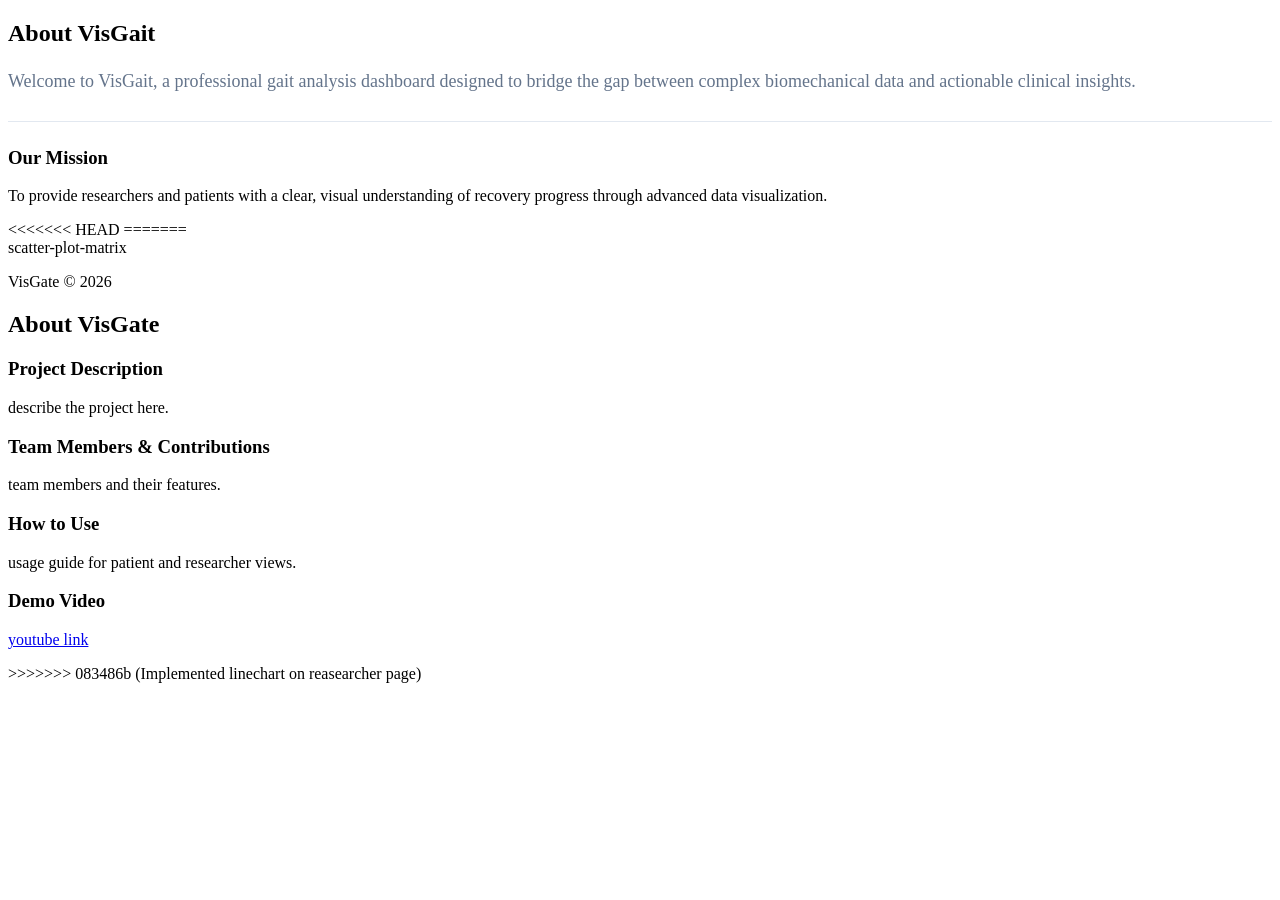
==== index.html @ af466553 "Implemented linechart on reasearcher page" ====
<!DOCTYPE html>
<html lang="en">
<head>
    <meta charset="UTF-8">
    <meta name="viewport" content="width=device-width, initial-scale=1.0">
    <title>VisGait - About Us</title>
    <link rel="stylesheet" href="css/styles.css">
</head>
<body>
    <div id="header-placeholder"></div>

    <main class="patient-content">
        <section class="viz-box">
            <h1 class="patient-name-large">About VisGait</h1>
            <p style="color: #64748b; font-size: 18px; line-height: 1.6;">
                Welcome to VisGait, a professional gait analysis dashboard designed to bridge the gap 
                between complex biomechanical data and actionable clinical insights.
            </p>
            <hr style="border: 0; border-top: 1px solid #e2e8f0; margin: 25px 0;">
            <h3>Our Mission</h3>
            <p>To provide researchers and patients with a clear, visual understanding of recovery progress through advanced data visualization.</p>
        </section>
    </main>

<<<<<<< HEAD
    <script type="module" src="js/about-view.js"></script>
=======
<main class="researcher-content">
    <div class="researcher-box">
        <div class="parallel-coord-plot" id="parallel-coord-plot"></div>
        <div class="line-plot-with-std" id="line-plot-with-std"></div>
        <div class="scatter-plot-matrix" id="scatter-plot-matrix">scatter-plot-matrix</div>
        <div class="violin-plot" id="violin-plot"></div>
    </div>
</main>

<div class="footer">
    <p>VisGate &copy; 2026</p>
</div>
    <div class="modal-overlay" id="modal-about">
    <div class="modal-box">
        <h2>About VisGate</h2>
        <section>
            <h3>Project Description</h3>
            <p>describe the project here.</p>
        </section>
        <section>
            <h3>Team Members &amp; Contributions</h3>
            <p>team members and their features.</p>
        </section>
        <section>
            <h3>How to Use</h3>
            <p>usage guide for patient and researcher views.</p>
        </section>
        <section>
            <h3>Demo Video</h3>
            <p><a href="#" target="_blank">youtube link</a></p>
        </section>
    </div>
</div>
    <script src="js/scripts.js?v0.0.3"></script>
>>>>>>> 083486b (Implemented linechart on reasearcher page)
</body>
</html>
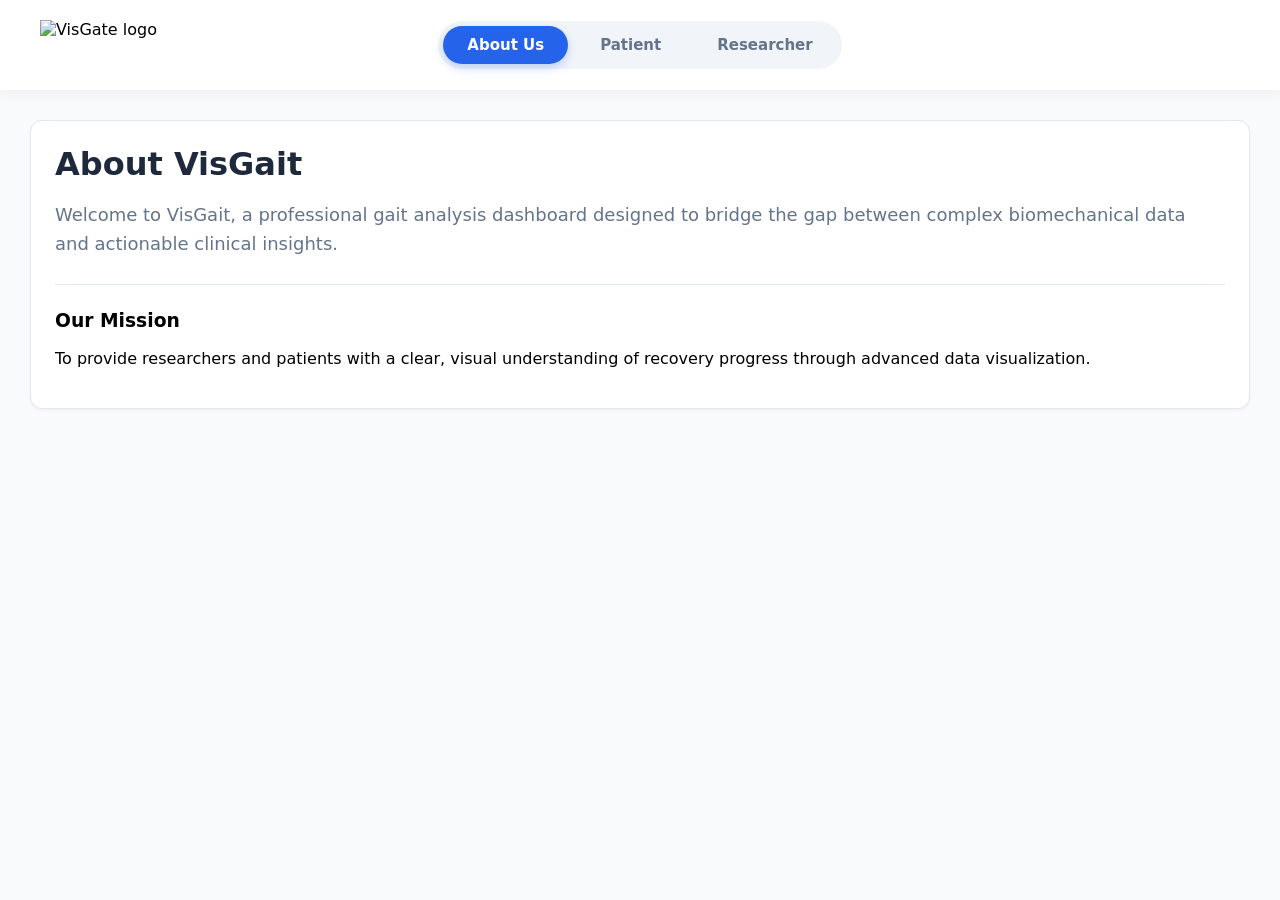
==== commit c626e173: "merge attempt of patient and researcher" ====
--- a/index.html
+++ b/index.html
@@ -3,7 +3,7 @@
 <head>
     <meta charset="UTF-8">
     <meta name="viewport" content="width=device-width, initial-scale=1.0">
-    <title>VisGait - About Us</title>
+    <title>VisGate - About Us</title>
     <link rel="stylesheet" href="css/styles.css">
 </head>
 <body>
@@ -22,43 +22,6 @@
         </section>
     </main>
 
-<<<<<<< HEAD
     <script type="module" src="js/about-view.js"></script>
-=======
-<main class="researcher-content">
-    <div class="researcher-box">
-        <div class="parallel-coord-plot" id="parallel-coord-plot"></div>
-        <div class="line-plot-with-std" id="line-plot-with-std"></div>
-        <div class="scatter-plot-matrix" id="scatter-plot-matrix">scatter-plot-matrix</div>
-        <div class="violin-plot" id="violin-plot"></div>
-    </div>
-</main>
-
-<div class="footer">
-    <p>VisGate &copy; 2026</p>
-</div>
-    <div class="modal-overlay" id="modal-about">
-    <div class="modal-box">
-        <h2>About VisGate</h2>
-        <section>
-            <h3>Project Description</h3>
-            <p>describe the project here.</p>
-        </section>
-        <section>
-            <h3>Team Members &amp; Contributions</h3>
-            <p>team members and their features.</p>
-        </section>
-        <section>
-            <h3>How to Use</h3>
-            <p>usage guide for patient and researcher views.</p>
-        </section>
-        <section>
-            <h3>Demo Video</h3>
-            <p><a href="#" target="_blank">youtube link</a></p>
-        </section>
-    </div>
-</div>
-    <script src="js/scripts.js?v0.0.3"></script>
->>>>>>> 083486b (Implemented linechart on reasearcher page)
 </body>
 </html>
--- a/css/styles.css
+++ b/css/styles.css
@@ -0,0 +1,352 @@
+/* --- General Layout & Typography --- */
+body {
+    height: auto;
+    overflow-y: auto;
+    font-family: 'Inter', system-ui, -apple-system, sans-serif;
+    background-color: #f8fafc; /* Lighter, modern professional background */
+    margin: 0;
+}
+
+.patient-content {
+    padding: 30px;
+    display: flex;
+    flex-direction: column;
+    gap: 24px;
+}
+
+/* --- Professional Header (Three-Column Centered Layout) --- */
+.header {
+    display: flex;
+    align-items: center;
+    justify-content: space-between;
+    padding: 10px 40px;
+    background-color: #ffffff;
+    box-shadow: 0 4px 12px rgba(0, 0, 0, 0.05);
+    height: 70px;
+    position: sticky;
+    top: 0;
+    z-index: 1000;
+}
+
+/* Left: Logo */
+.header .title {
+    flex: 1; 
+    display: flex;
+    justify-content: flex-start;
+}
+
+.header-logo {
+    height: 50px;
+    width: auto;
+}
+
+/* Middle: Navigation Pills */
+.header .tab-switcher {
+    flex: 0 0 auto;
+    display: flex;
+    gap: 8px;
+    background-color: #f1f5f9;
+    padding: 5px;
+    border-radius: 50px;
+}
+
+.tab-button {
+    text-decoration: none;
+    padding: 10px 24px;
+    border-radius: 40px;
+    font-size: 15px;
+    font-weight: 600;
+    color: #64748b;
+    transition: all 0.2s ease;
+    display: inline-flex;
+    align-items: center;
+    justify-content: center;
+}
+
+.tab-button:hover:not(.active) {
+    color: #1e293b;
+    background-color: #e2e8f0;
+}
+
+.tab-button.active {
+    background: #2563eb; /* Primary Blue */
+    color: #ffffff;
+    box-shadow: 0 4px 10px rgba(37, 99, 235, 0.25);
+}
+
+/* Right: Balance Spacer */
+.header .header-right {
+    flex: 1;
+    display: flex;
+    justify-content: flex-end;
+}
+
+/* --- Dashboard Visualization Boxes --- */
+.viz-box, .combined-radar-frame {
+    position: relative; /* Context for enlarge button */
+    background: white;
+    border: 1px solid #e2e8f0;
+    border-radius: 12px;
+    padding: 24px;
+    box-shadow: 0 1px 3px rgba(0,0,0,0.05);
+}
+
+.viz-row {
+    display: flex;
+    flex-direction: column;
+    gap: 24px;
+}
+
+.combined-radar-frame {
+    display: flex;
+    flex-direction: row;
+    min-height: 450px;
+    gap: 20px;
+}
+
+.radar-column {
+    flex: 1;
+    display: flex;
+    flex-direction: column;
+    align-items: center;
+}
+
+.radar-column:first-child {
+    border-right: 1px solid #f1f5f9;
+}
+
+/* --- Patient Score Summary Section --- */
+.score-header {
+    display: flex;
+    align-items: baseline;
+    gap: 12px;
+}
+
+.patient-name-large {
+    font-size: 32px;
+    font-weight: 800;
+    color: #1e293b;
+    margin: 0;
+}
+
+.week-label-small {
+    font-size: 18px;
+    color: #94a3b8;
+    font-weight: 500;
+}
+
+.score-display-large {
+    display: flex;
+    align-items: baseline;
+    margin-top: 10px;
+}
+
+.score-val-big {
+    font-size: 64px;
+    font-weight: 800;
+}
+
+.score-max-grey {
+    font-size: 24px;
+    color: #cbd5e1;
+    margin-left: 10px;
+}
+
+/* Threshold / Progress Bar */
+.progress-container {
+    position: relative;
+    width: 100%;
+    height: 16px;
+    background: #f1f5f9;
+    border-radius: 50px;
+    margin: 40px 0;
+}
+
+.progress-bar {
+    height: 100%;
+    border-radius: 50px;
+    transition: width 1s ease, background-color 1s ease;
+}
+
+.threshold-marker {
+    position: absolute;
+    top: -10px;
+    bottom: -10px;
+    width: 2px;
+    border-left: 2px dashed #334155;
+}
+
+.threshold-value-green {
+    position: absolute;
+    top: -25px;
+    left: -10px;
+    color: #10b981;
+    font-weight: 700;
+}
+
+.healthy-zone-label {
+    position: absolute;
+    bottom: -25px;
+    left: -40px;
+    color: #64748b;
+    font-size: 12px;
+    font-weight: 600;
+    text-transform: uppercase;
+    letter-spacing: 0.5px;
+}
+
+/* --- Interaction Elements --- */
+.enlarge-btn {
+    position: absolute;
+    top: 15px;
+    right: 15px;
+    background: #ffffff;
+    border: 1px solid #e2e8f0;
+    border-radius: 8px;
+    width: 36px;
+    height: 36px;
+    cursor: pointer;
+    font-size: 18px;
+    color: #64748b;
+    display: flex;
+    align-items: center;
+    justify-content: center;
+    transition: all 0.2s;
+    z-index: 10;
+}
+
+.enlarge-btn:hover {
+    background: #eff6ff;
+    color: #2563eb;
+    border-color: #bfdbfe;
+    box-shadow: 0 4px 6px -1px rgba(0, 0, 0, 0.1);
+}
+
+/* --- Modal Overlay --- */
+.modal {
+    display: none;
+    position: fixed;
+    z-index: 2000; /* Behind tooltip, but above everything else */
+    left: 0;
+    top: 0;
+    width: 100%;
+    height: 100%;
+    background-color: rgba(15, 23, 42, 0.9); /* Darker backdrop */
+    backdrop-filter: blur(8px);
+    justify-content: center;
+    align-items: center;
+}
+
+.modal-content {
+    background-color: #ffffff;
+    padding: 40px;
+    border-radius: 20px;
+    width: 90%;
+    height: 85%;
+    position: relative;
+    display: flex;
+    flex-direction: column;
+    box-shadow: 0 25px 50px -12px rgba(0, 0, 0, 0.5);
+}
+
+.close-modal {
+    position: absolute;
+    top: 20px;
+    right: 30px;
+    color: #94a3b8;
+    font-size: 35px;
+    font-weight: bold;
+    cursor: pointer;
+    transition: color 0.2s;
+}
+
+.close-modal:hover {
+    color: #f43f5e;
+}
+
+#modal-chart-container {
+    flex: 1;
+    width: 100%;
+    height: 100%;
+    display: flex;
+    justify-content: center;
+    align-items: center;
+}
+
+/* --- Tooltip (Top Layer) --- */
+.d3-tooltip {
+    position: absolute;
+    padding: 8px 12px;
+    background: #1e293b;
+    color: #ffffff;
+    border-radius: 6px;
+    font-size: 12px;
+    font-weight: 500;
+    pointer-events: none;
+    z-index: 3000; /* Ensure tooltip is visible even over the Modal */
+    box-shadow: 0 10px 15px -3px rgba(0, 0, 0, 0.3);
+}
+/* --- Researcher 2x2 Grid --- */
+.researcher-content {
+    padding: 24px;
+    display: flex;
+    min-height: 0;
+    overflow: hidden;
+}
+
+.researcher-box {
+    width: 100%;
+    min-height: 76vh;
+    display: grid;
+    grid-template-columns: repeat(2, minmax(0, 1fr));
+    grid-template-rows: repeat(2, minmax(0, 1fr));
+    gap: 1.4vh;
+}
+
+.parallel-coord-plot,
+.line-plot-with-std,
+.scatter-plot-matrix,
+.violin-plot {
+    background: #ffffff;
+    border: 1px solid #e2e8f0;
+    border-radius: 12px;
+    min-height: 0;
+    overflow: hidden;
+    display: flex;
+    justify-content: center;
+    align-items: center;
+}
+
+.violin-plot {
+    flex-direction: column;
+    align-items: stretch;
+    justify-content: flex-start;
+    padding: 8px;
+    gap: 8px;
+}
+
+.violin-controls select {
+    width: 100%;
+    font-size: 12px;
+}
+
+.violin-chart-wrap {
+    flex: 1;
+    min-height: 0;
+}
+
+.violin-plot svg,
+.parallel-coord-plot svg,
+.line-plot-with-std svg,
+.scatter-plot-matrix svg {
+    width: 100%;
+    height: 100%;
+    display: block;
+}
+
+@media (max-width: 980px) {
+    .researcher-box {
+        grid-template-columns: 1fr;
+        grid-template-rows: repeat(4, minmax(0, 1fr));
+    }
+}
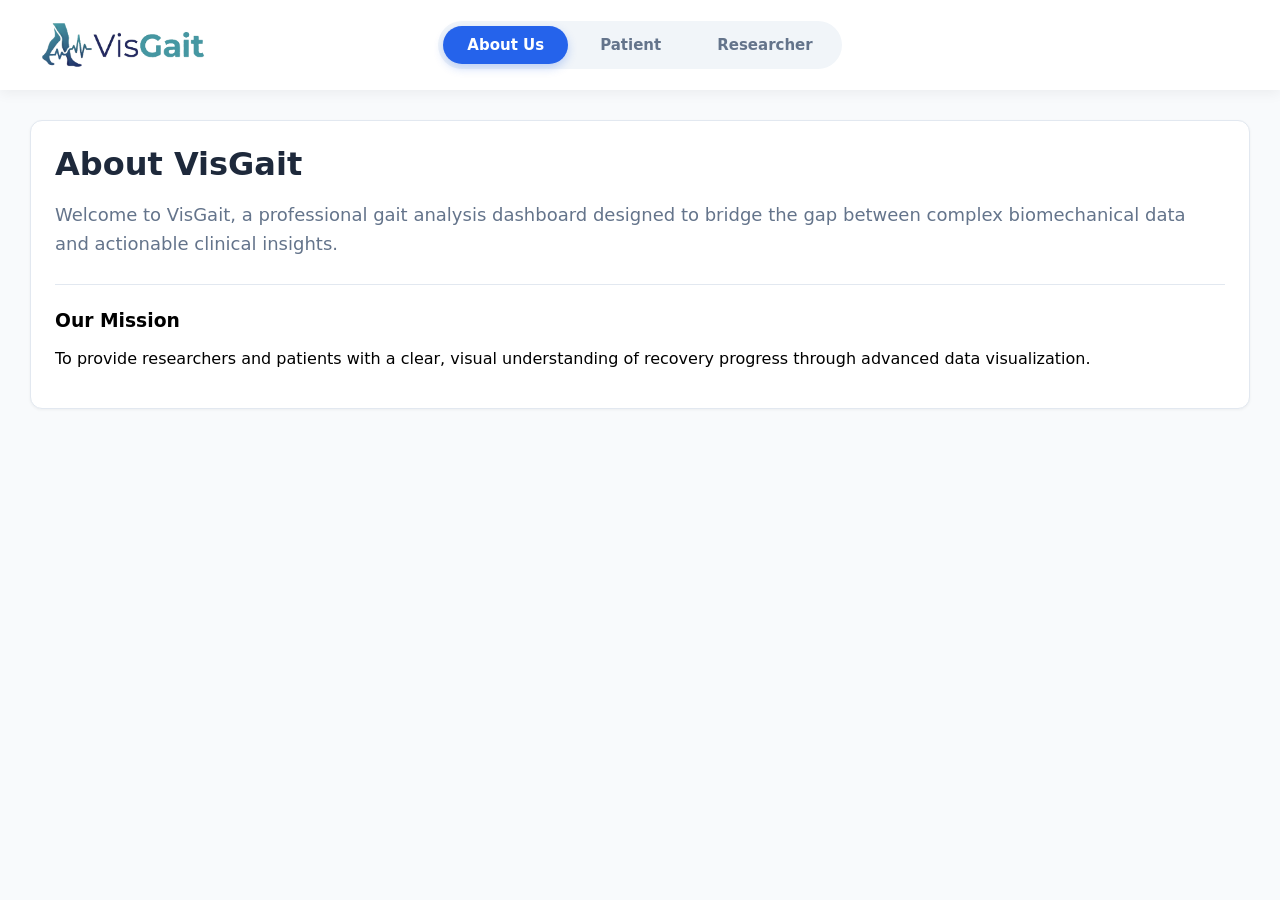
==== commit 86be78e5: "VisGate -> VisGait" ====
--- a/index.html
+++ b/index.html
@@ -3,7 +3,7 @@
 <head>
     <meta charset="UTF-8">
     <meta name="viewport" content="width=device-width, initial-scale=1.0">
-    <title>VisGate - About Us</title>
+    <title>VisGait - About Us</title>
     <link rel="stylesheet" href="css/styles.css">
 </head>
 <body>
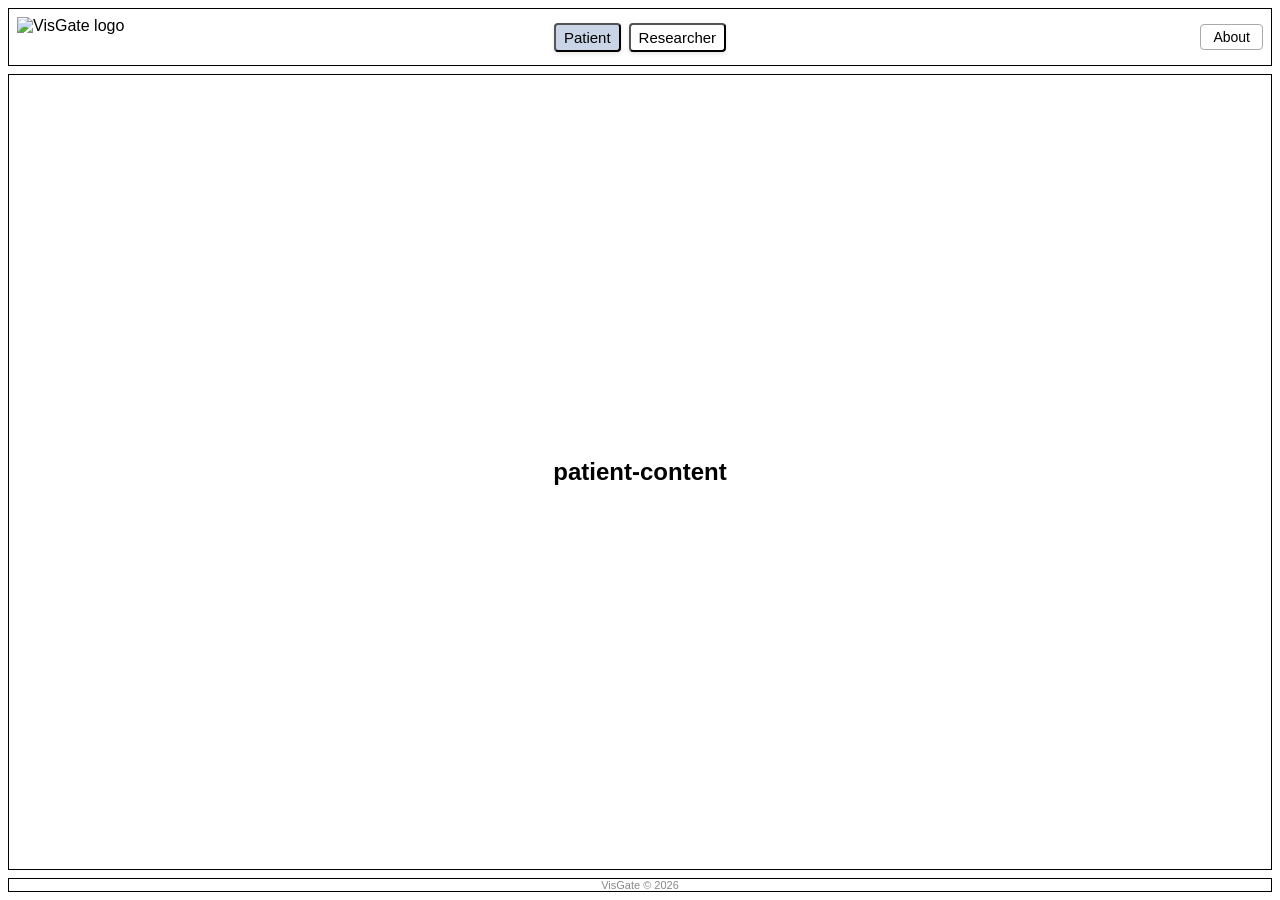
==== commit 3984cd8d: "Add scatter plot matrix with checkbox filter and violin plot with dropdown filters" ====
--- a/index.html
+++ b/index.html
@@ -3,25 +3,64 @@
 <head>
     <meta charset="UTF-8">
     <meta name="viewport" content="width=device-width, initial-scale=1.0">
-    <title>VisGait - About Us</title>
-    <link rel="stylesheet" href="css/styles.css">
+    <script src="https://accounts.google.com/gsi/client" async defer></script>
+    <script src="https://d3js.org/d3.v7.min.js"></script>
+    <title>VisGate</title>
+    <link rel="stylesheet" href="css/styles.css?v0.0.2">
 </head>
 <body>
-    <div id="header-placeholder"></div>
+    <div class="header">
+        <div class="title">
+            <img class="header-logo" src="images/VisGate-logo.png" alt="VisGate logo">
+        </div>
+        <div class="tab-switcher">
+            <button id="tab-button-patient" class="tab-button">Patient</button>
+            <button id="tab-button-researcher" class="tab-button">Researcher</button>
+        </div>
+        <div class="header-actions">
+            <button class="btn-about" id="btn-about">About</button>
+        </div>
+    </div>
 
-    <main class="patient-content">
-        <section class="viz-box">
-            <h1 class="patient-name-large">About VisGait</h1>
-            <p style="color: #64748b; font-size: 18px; line-height: 1.6;">
-                Welcome to VisGait, a professional gait analysis dashboard designed to bridge the gap 
-                between complex biomechanical data and actionable clinical insights.
-            </p>
-            <hr style="border: 0; border-top: 1px solid #e2e8f0; margin: 25px 0;">
-            <h3>Our Mission</h3>
-            <p>To provide researchers and patients with a clear, visual understanding of recovery progress through advanced data visualization.</p>
+<main class="patient-content">
+    <h2 id="patient-content">patient-content</h2>
+    <div id="patient-visualization"></div>
+</main>
+
+<main class="researcher-content">
+    <div class="researcher-box">
+        <div class="parallel-coord-plot" id="parallel-coord-plot"></div>
+        <div class="line-plot-with-std" id="line-plot-with-std">line-plot-with-std</div>
+        <div class="scatter-plot-matrix" id="scatter-plot-matrix">scatter-plot-matrix</div>
+        <div class="violin-plot" id="violin-plot"></div>
+    </div>
+</main>
+
+<div class="footer">
+    <p>VisGate &copy; 2026</p>
+</div>
+    <div class="modal-overlay" id="modal-about">
+    <div class="modal-box">
+        <h2>About VisGate</h2>
+        <section>
+            <h3>Project Description</h3>
+            <p>describe the project here.</p>
         </section>
-    </main>
-
-    <script type="module" src="js/about-view.js"></script>
+        <section>
+            <h3>Team Members &amp; Contributions</h3>
+            <p>team members and their features.</p>
+        </section>
+        <section>
+            <h3>How to Use</h3>
+            <p>usage guide for patient and researcher views.</p>
+        </section>
+        <section>
+            <h3>Demo Video</h3>
+            <p><a href="#" target="_blank">youtube link</a></p>
+        </section>
+    </div>
+</div>
+    <div id="vis-tooltip" class="vis-tooltip"></div>
+    <script src="js/scripts.js?v0.0.3"></script> 
+    <!-- cache-busting query string, keeps the old cached copy even after saving changes -->
 </body>
-</html>
--- a/css/styles.css
+++ b/css/styles.css
@@ -1,352 +1,308 @@
-/* --- General Layout & Typography --- */
+/* makes height and width include padding + border for every element */
+*,
+*::before,
+*::after {
+  box-sizing: border-box;
+}
+
+html,
 body {
-    height: auto;
-    overflow-y: auto;
-    font-family: 'Inter', system-ui, -apple-system, sans-serif;
-    background-color: #f8fafc; /* Lighter, modern professional background */
+  margin: 0;
+  height: 100dvh;
+  padding: 0;
+}
+
+body {
+  padding: 8px;
+  gap: 8px;
+  font-family: "IBM Plex Sans", "Segoe UI", sans-serif;
+  display: grid;
+  grid-template-rows: auto minmax(0, 1fr) auto;
+}
+
+.header {
+  margin: 0;
+  padding: 0;
+  border: solid 1px black;
+  flex: 1;
+  display: grid;
+  grid-template-columns: 1fr auto 1fr;
+  align-items: center;
+}
+
+.tab-switcher {
+  display: flex;
+  flex-direction: row;
+  justify-self: start;
+}
+
+.tab-button {
+    display: flex;
+    justify-content: center;
+    align-items: center;
+    border-radius: 4px;
+    cursor: pointer;
+    background: none;
+    padding: 4px 8px;
+    margin: 4px;
+    font-size: 15px;
+    outline: none;
+    box-shadow: 0 2px 4px rgba(0, 0, 0, 0.1);
+}
+
+.tab-button:hover {
+    background: #e0e0e0;
+}
+
+.tab-button.active {
+    background: #c9d5e6;
+}
+
+h1 {
     margin: 0;
+    padding: 0;
+    color:black;
+}
+
+.title {
+    margin: 4px;
+    padding: 4px;
+    display: flex;
+    justify-content: flex-start;
+    justify-self: start;
+}
+
+.header-logo {
+    display: block;
+    height: 40px;
+    width: auto;
 }
 
 .patient-content {
-    padding: 30px;
-    display: flex;
-    flex-direction: column;
-    gap: 24px;
-}
-
-/* --- Professional Header (Three-Column Centered Layout) --- */
-.header {
-    display: flex;
+  margin: 0;
+  padding: 0;
+  border: solid 1px black;
+  min-height: 0;
+  overflow: hidden;
+  display: flex;
+  justify-content: center;
+  align-items: center;
+}
+
+.researcher-content {
+  margin: 0;
+  padding: 1rem;
+  border: solid 1px black;
+  min-height: 0;
+  overflow: hidden;
+  display: flex;
+  justify-content: stretch;
+  align-items: stretch;
+}
+
+.researcher-box {
+  width: 100%;
+  height: 100%;
+  display: grid;
+  grid-template-columns: repeat(2, minmax(0, 1fr));
+  grid-template-rows: repeat(2, minmax(0, 1fr));
+  gap: 0.5vw;
+}
+
+.parallel-coord-plot,
+.line-plot-with-std {
+  border: 1px solid;
+  min-height: 0;
+  overflow: hidden;
+  display: flex;
+  justify-content: center;
+  align-items: center;
+}
+
+/* makes the checkbox panel sit on the left and the chart fill the rest */
+.scatter-plot-matrix {
+  border: 1px solid;
+  min-height: 0;
+  overflow: hidden;
+  display: flex;
+  flex-direction: row;
+  align-items: stretch;
+}
+
+/* border-right draws the dividing line btw the panel and the chart */
+.scatter-controls {
+  width: 148px;
+  min-width: 148px;
+  padding: 6px 8px;
+  overflow-y: auto;
+  border-right: 1px solid #ddd;
+  display: flex;
+  flex-direction: column;
+  gap: 1px;
+  font-size: 11px;
+  background: #fafbff;
+}
+
+/* styles the 'Metrics' label at the top of the checkbox panel */
+.scatter-controls-label {
+  font-size: 11px;
+  font-weight: 600;
+  color: #1a3a8a;
+  margin-bottom: 4px;
+  padding-bottom: 3px;
+  border-bottom: 1px solid #dde;
+}
+
+/* highlights it blue on hover */
+.scatter-check-label {
+  display: flex;
+  align-items: center;
+  gap: 5px;
+  cursor: pointer;
+  padding: 2px 3px;
+  border-radius: 3px;
+  line-height: 1.5;
+}
+
+.scatter-check-label:hover {
+  background: #e8efff;
+}
+
+/* tells this element to grow and fill wtv space is left after the fixed panel takes its 148px */
+.scatter-svg-wrap {
+  flex: 1;
+  min-width: 0;
+  min-height: 0;
+  overflow: hidden;
+}
+
+.violin-plot {
+  border: 1px solid;
+  min-height: 0;
+  overflow: hidden;
+  display: flex;
+  flex-direction: column;
+  align-items: stretch;
+  justify-content: flex-start;
+  padding: 6px;
+  gap: 6px;
+}
+
+.violin-filters {
+  display: flex;
+  align-items: center;
+  gap: 6px;
+  padding: 4px 6px;
+  font-size: 12px;
+  flex-shrink: 0;
+  flex-wrap: wrap;
+  border-bottom: 1px solid #eee;
+}
+
+.violin-filters label {
+  color: #444;
+  white-space: nowrap;
+}
+
+.violin-filters select {
+  font-size: 12px;
+  padding: 1px 4px;
+  border-radius: 3px;
+  border: 1px solid #bbb;
+}
+
+.violin-chart-wrap {
+  flex: 1;
+  min-height: 0;
+}
+
+.violin-plot svg {
+  width: 100%;
+  height: 100%;
+  display: block;
+}
+
+.footer {
+    margin: 0;
+    padding: 0;
+    border: solid 1px black;
+    text-align: center;
+    flex: 1;
+    display: flex;
+    justify-content: center;
     align-items: center;
-    justify-content: space-between;
-    padding: 10px 40px;
-    background-color: #ffffff;
-    box-shadow: 0 4px 12px rgba(0, 0, 0, 0.05);
-    height: 70px;
-    position: sticky;
-    top: 0;
-    z-index: 1000;
-}
-
-/* Left: Logo */
-.header .title {
-    flex: 1; 
-    display: flex;
-    justify-content: flex-start;
-}
-
-.header-logo {
-    height: 50px;
-    width: auto;
-}
-
-/* Middle: Navigation Pills */
-.header .tab-switcher {
-    flex: 0 0 auto;
-    display: flex;
-    gap: 8px;
-    background-color: #f1f5f9;
-    padding: 5px;
-    border-radius: 50px;
-}
-
-.tab-button {
-    text-decoration: none;
-    padding: 10px 24px;
-    border-radius: 40px;
-    font-size: 15px;
-    font-weight: 600;
-    color: #64748b;
-    transition: all 0.2s ease;
-    display: inline-flex;
+}
+
+.header-actions {
+    display: flex;
+    justify-content: flex-end;
     align-items: center;
-    justify-content: center;
-}
-
-.tab-button:hover:not(.active) {
-    color: #1e293b;
-    background-color: #e2e8f0;
-}
-
-.tab-button.active {
-    background: #2563eb; /* Primary Blue */
-    color: #ffffff;
-    box-shadow: 0 4px 10px rgba(37, 99, 235, 0.25);
-}
-
-/* Right: Balance Spacer */
-.header .header-right {
-    flex: 1;
-    display: flex;
-    justify-content: flex-end;
-}
-
-/* --- Dashboard Visualization Boxes --- */
-.viz-box, .combined-radar-frame {
-    position: relative; /* Context for enlarge button */
-    background: white;
-    border: 1px solid #e2e8f0;
-    border-radius: 12px;
-    padding: 24px;
-    box-shadow: 0 1px 3px rgba(0,0,0,0.05);
-}
-
-.viz-row {
-    display: flex;
-    flex-direction: column;
-    gap: 24px;
-}
-
-.combined-radar-frame {
-    display: flex;
-    flex-direction: row;
-    min-height: 450px;
-    gap: 20px;
-}
-
-.radar-column {
-    flex: 1;
-    display: flex;
-    flex-direction: column;
-    align-items: center;
-}
-
-.radar-column:first-child {
-    border-right: 1px solid #f1f5f9;
-}
-
-/* --- Patient Score Summary Section --- */
-.score-header {
-    display: flex;
-    align-items: baseline;
-    gap: 12px;
-}
-
-.patient-name-large {
-    font-size: 32px;
-    font-weight: 800;
-    color: #1e293b;
+    padding-right: 8px;
+}
+
+.btn-about {
+    font-size: 14px;
+    padding: 4px 12px;
+    border-radius: 4px;
+    border: 1px solid #aaa;
+    cursor: pointer;
+    background: none;
+}
+
+.btn-about:hover {
+    background: #e0e0e0;
+}
+
+.footer p {
     margin: 0;
-}
-
-.week-label-small {
-    font-size: 18px;
-    color: #94a3b8;
-    font-weight: 500;
-}
-
-.score-display-large {
-    display: flex;
-    align-items: baseline;
-    margin-top: 10px;
-}
-
-.score-val-big {
-    font-size: 64px;
-    font-weight: 800;
-}
-
-.score-max-grey {
-    font-size: 24px;
-    color: #cbd5e1;
-    margin-left: 10px;
-}
-
-/* Threshold / Progress Bar */
-.progress-container {
-    position: relative;
-    width: 100%;
-    height: 16px;
-    background: #f1f5f9;
-    border-radius: 50px;
-    margin: 40px 0;
-}
-
-.progress-bar {
-    height: 100%;
-    border-radius: 50px;
-    transition: width 1s ease, background-color 1s ease;
-}
-
-.threshold-marker {
-    position: absolute;
-    top: -10px;
-    bottom: -10px;
-    width: 2px;
-    border-left: 2px dashed #334155;
-}
-
-.threshold-value-green {
-    position: absolute;
-    top: -25px;
-    left: -10px;
-    color: #10b981;
-    font-weight: 700;
-}
-
-.healthy-zone-label {
-    position: absolute;
-    bottom: -25px;
-    left: -40px;
-    color: #64748b;
-    font-size: 12px;
-    font-weight: 600;
-    text-transform: uppercase;
-    letter-spacing: 0.5px;
-}
-
-/* --- Interaction Elements --- */
-.enlarge-btn {
-    position: absolute;
-    top: 15px;
-    right: 15px;
-    background: #ffffff;
-    border: 1px solid #e2e8f0;
-    border-radius: 8px;
-    width: 36px;
-    height: 36px;
-    cursor: pointer;
-    font-size: 18px;
-    color: #64748b;
-    display: flex;
-    align-items: center;
-    justify-content: center;
-    transition: all 0.2s;
-    z-index: 10;
-}
-
-.enlarge-btn:hover {
-    background: #eff6ff;
-    color: #2563eb;
-    border-color: #bfdbfe;
-    box-shadow: 0 4px 6px -1px rgba(0, 0, 0, 0.1);
-}
-
-/* --- Modal Overlay --- */
-.modal {
+    font-size: 11px;
+    color: #888;
+}
+
+.modal-overlay {
     display: none;
     position: fixed;
-    z-index: 2000; /* Behind tooltip, but above everything else */
-    left: 0;
-    top: 0;
-    width: 100%;
-    height: 100%;
-    background-color: rgba(15, 23, 42, 0.9); /* Darker backdrop */
-    backdrop-filter: blur(8px);
+    inset: 0;
+    background: rgba(0,0,0,0.45);
+    z-index: 100;
     justify-content: center;
     align-items: center;
 }
 
-.modal-content {
-    background-color: #ffffff;
-    padding: 40px;
-    border-radius: 20px;
-    width: 90%;
-    height: 85%;
-    position: relative;
+.modal-overlay.open {
+    display: flex;
+}
+
+.modal-box {
+    background: white;
+    border-radius: 8px;
+    padding: 32px;
+    width: min(600px, 90vw);
+    max-height: 80vh;
+    overflow-y: auto;
     display: flex;
     flex-direction: column;
-    box-shadow: 0 25px 50px -12px rgba(0, 0, 0, 0.5);
-}
-
-.close-modal {
-    position: absolute;
-    top: 20px;
-    right: 30px;
-    color: #94a3b8;
-    font-size: 35px;
-    font-weight: bold;
-    cursor: pointer;
-    transition: color 0.2s;
-}
-
-.close-modal:hover {
-    color: #f43f5e;
-}
-
-#modal-chart-container {
-    flex: 1;
-    width: 100%;
-    height: 100%;
-    display: flex;
-    justify-content: center;
-    align-items: center;
-}
-
-/* --- Tooltip (Top Layer) --- */
-.d3-tooltip {
-    position: absolute;
-    padding: 8px 12px;
-    background: #1e293b;
-    color: #ffffff;
-    border-radius: 6px;
+    gap: 16px;
+}
+
+/* always appears right at the cursor position */
+.vis-tooltip {
+    display: none;
+    position: fixed;
+    background: rgba(20, 20, 40, 0.88);
+    color: #fff;
     font-size: 12px;
-    font-weight: 500;
+    line-height: 1.5;
+    padding: 8px 10px;
+    border-radius: 5px;
     pointer-events: none;
-    z-index: 3000; /* Ensure tooltip is visible even over the Modal */
-    box-shadow: 0 10px 15px -3px rgba(0, 0, 0, 0.3);
-}
-/* --- Researcher 2x2 Grid --- */
-.researcher-content {
-    padding: 24px;
-    display: flex;
-    min-height: 0;
-    overflow: hidden;
-}
-
-.researcher-box {
-    width: 100%;
-    min-height: 76vh;
-    display: grid;
-    grid-template-columns: repeat(2, minmax(0, 1fr));
-    grid-template-rows: repeat(2, minmax(0, 1fr));
-    gap: 1.4vh;
-}
-
-.parallel-coord-plot,
-.line-plot-with-std,
-.scatter-plot-matrix,
-.violin-plot {
-    background: #ffffff;
-    border: 1px solid #e2e8f0;
-    border-radius: 12px;
-    min-height: 0;
-    overflow: hidden;
-    display: flex;
-    justify-content: center;
-    align-items: center;
-}
-
-.violin-plot {
-    flex-direction: column;
-    align-items: stretch;
-    justify-content: flex-start;
-    padding: 8px;
-    gap: 8px;
-}
-
-.violin-controls select {
-    width: 100%;
-    font-size: 12px;
-}
-
-.violin-chart-wrap {
-    flex: 1;
-    min-height: 0;
-}
-
-.violin-plot svg,
-.parallel-coord-plot svg,
-.line-plot-with-std svg,
-.scatter-plot-matrix svg {
+    z-index: 200;
+    max-width: 220px;
+}
+
+.scatter-plot-matrix svg,
+.violin-plot svg {
     width: 100%;
     height: 100%;
     display: block;
-}
-
-@media (max-width: 980px) {
-    .researcher-box {
-        grid-template-columns: 1fr;
-        grid-template-rows: repeat(4, minmax(0, 1fr));
-    }
-}
+}
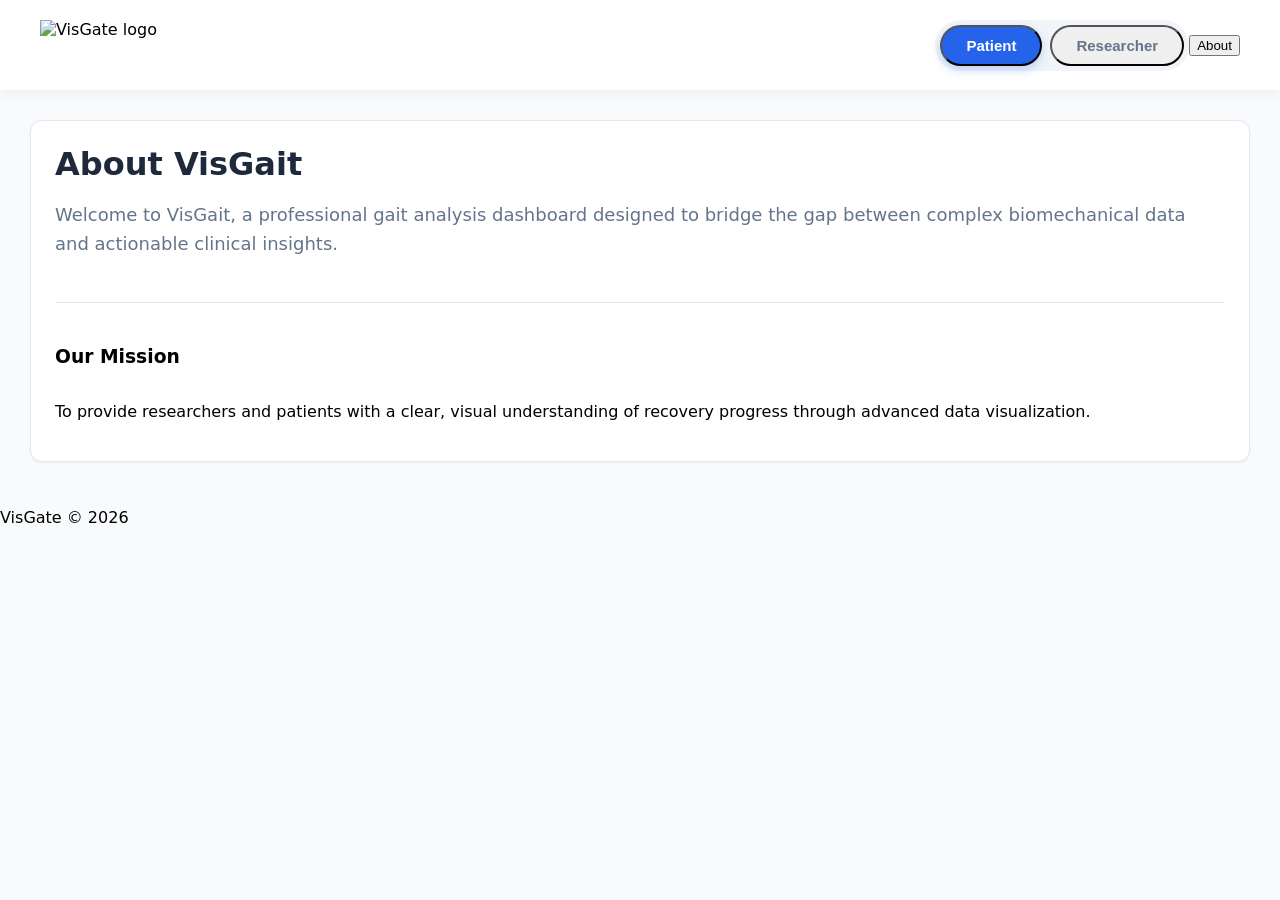
==== commit a05fccd7: "Test Merged main to branch" ====
--- a/index.html
+++ b/index.html
@@ -3,10 +3,8 @@
 <head>
     <meta charset="UTF-8">
     <meta name="viewport" content="width=device-width, initial-scale=1.0">
-    <script src="https://accounts.google.com/gsi/client" async defer></script>
-    <script src="https://d3js.org/d3.v7.min.js"></script>
-    <title>VisGate</title>
-    <link rel="stylesheet" href="css/styles.css?v0.0.2">
+    <title>VisGait - About Us</title>
+    <link rel="stylesheet" href="css/styles.css">
 </head>
 <body>
     <div class="header">
@@ -22,10 +20,18 @@
         </div>
     </div>
 
-<main class="patient-content">
-    <h2 id="patient-content">patient-content</h2>
-    <div id="patient-visualization"></div>
-</main>
+    <main class="patient-content">
+        <section class="viz-box">
+            <h1 class="patient-name-large">About VisGait</h1>
+            <p style="color: #64748b; font-size: 18px; line-height: 1.6;">
+                Welcome to VisGait, a professional gait analysis dashboard designed to bridge the gap 
+                between complex biomechanical data and actionable clinical insights.
+            </p>
+            <hr style="border: 0; border-top: 1px solid #e2e8f0; margin: 25px 0;">
+            <h3>Our Mission</h3>
+            <p>To provide researchers and patients with a clear, visual understanding of recovery progress through advanced data visualization.</p>
+        </section>
+    </main>
 
 <main class="researcher-content">
     <div class="researcher-box">
@@ -60,7 +66,6 @@
         </section>
     </div>
 </div>
-    <div id="vis-tooltip" class="vis-tooltip"></div>
-    <script src="js/scripts.js?v0.0.3"></script> 
-    <!-- cache-busting query string, keeps the old cached copy even after saving changes -->
+    <script src="js/scripts.js?v0.0.3"></script>
 </body>
+</html>
--- a/css/styles.css
+++ b/css/styles.css
@@ -1,262 +1,423 @@
-/* makes height and width include padding + border for every element */
-*,
-*::before,
-*::after {
-  box-sizing: border-box;
-}
-
-html,
+/* --- General Layout & Typography --- */
 body {
-  margin: 0;
-  height: 100dvh;
-  padding: 0;
-}
-
-body {
-  padding: 8px;
-  gap: 8px;
-  font-family: "IBM Plex Sans", "Segoe UI", sans-serif;
-  display: grid;
-  grid-template-rows: auto minmax(0, 1fr) auto;
-}
-
+        height: auto;
+        overflow-y: auto;
+        font-family: 'Inter', system-ui, -apple-system, sans-serif;
+        background-color: #f8fafc; /* Lighter, modern professional background */
+        margin: 0;
+}
+
+.patient-content {
+    padding: 30px;
+    display: flex;
+    flex-direction: column;
+    gap: 24px;
+}
+
+/* --- Professional Header (Three-Column Centered Layout) --- */
 .header {
-  margin: 0;
-  padding: 0;
-  border: solid 1px black;
-  flex: 1;
-  display: grid;
-  grid-template-columns: 1fr auto 1fr;
-  align-items: center;
-}
-
-.tab-switcher {
-  display: flex;
-  flex-direction: row;
-  justify-self: start;
+    display: flex;
+    align-items: center;
+    justify-content: space-between;
+    padding: 10px 40px;
+    background-color: #ffffff;
+    box-shadow: 0 4px 12px rgba(0, 0, 0, 0.05);
+    height: 70px;
+    position: sticky;
+    top: 0;
+    z-index: 1000;
+}
+
+/* Left: Logo */
+.header .title {
+    flex: 1; 
+    display: flex;
+    justify-content: flex-start;
+}
+
+.header-logo {
+    height: 50px;
+    width: auto;
+}
+
+/* Middle: Navigation Pills */
+.header .tab-switcher {
+    flex: 0 0 auto;
+    display: flex;
+    gap: 8px;
+    background-color: #f1f5f9;
+    padding: 5px;
+    border-radius: 50px;
 }
 
 .tab-button {
-    display: flex;
+    text-decoration: none;
+    padding: 10px 24px;
+    border-radius: 40px;
+    font-size: 15px;
+    font-weight: 600;
+    color: #64748b;
+    transition: all 0.2s ease;
+    display: inline-flex;
+    align-items: center;
     justify-content: center;
-    align-items: center;
+}
+
+.tab-button:hover:not(.active) {
+    color: #1e293b;
+    background-color: #e2e8f0;
+}
+
+.tab-button.active {
+    background: #2563eb; /* Primary Blue */
+    color: #ffffff;
+    box-shadow: 0 4px 10px rgba(37, 99, 235, 0.25);
+}
+
+/* Right: Balance Spacer */
+.header .header-right {
+    flex: 1;
+    display: flex;
+    justify-content: flex-end;
+}
+
+/* --- Dashboard Visualization Boxes --- */
+.viz-box, .combined-radar-frame {
+    position: relative; /* Context for enlarge button */
+    background: white;
+    border: 1px solid #e2e8f0;
+    border-radius: 12px;
+    padding: 24px;
+    box-shadow: 0 1px 3px rgba(0,0,0,0.05);
+}
+
+/* Ensure viz boxes fill vertical space when placed in a grid row */
+.viz-box {
+    display: flex;
+    flex-direction: column;
+}
+
+.viz-row {
+    display: flex;
+    flex-direction: column;
+    gap: 24px;
+}
+
+.combined-radar-frame {
+    display: flex;
+    flex-direction: row;
+    min-height: 450px;
+    gap: 20px;
+}
+
+.radar-column {
+    flex: 1;
+    display: flex;
+    flex-direction: column;
+    align-items: center;
+}
+
+.radar-column:first-child {
+    border-right: 1px solid #f1f5f9;
+}
+
+.radar-scale-label {
+    font-size: 11px;
+    font-weight: 600;
+    fill: #94a3b8;
+}
+
+/* --- Patient Score Summary Section --- */
+.score-header {
+    display: flex;
+    align-items: baseline;
+    gap: 12px;
+}
+
+.welcome-message {
+    font-size: 24px;
+    font-weight: 700;
+    color: #1e293b;
+    margin-bottom: 4px;
+}
+
+.patient-name-large {
+    font-size: 32px;
+    font-weight: 800;
+    color: #1e293b;
+    margin: 0;
+}
+
+.week-label-small {
+    font-size: 18px;
+    color: #94a3b8;
+    font-weight: 500;
+}
+
+.score-display-large {
+    display: flex;
+    align-items: baseline;
+    margin-top: 10px;
+}
+
+.score-val-big {
+    font-size: 64px;
+    font-weight: 800;
+}
+
+.score-max-grey {
+    font-size: 24px;
+    color: #cbd5e1;
+    margin-left: 10px;
+}
+
+/* Threshold / Progress Bar */
+.progress-container {
+    position: relative;
+    width: 100%;
+    height: 16px;
+    background: #f1f5f9;
+    border-radius: 50px;
+    margin: 40px 0;
+}
+
+.progress-bar {
+    height: 100%;
+    border-radius: 50px;
+    width: 0%; /* start collapsed to avoid initial jump animation */
+    transition: width 1s ease, background-color 1s ease;
+}
+
+.threshold-marker {
+    position: absolute;
+    top: -10px;
+    bottom: -10px;
+    width: 2px;
+    border-left: 2px dashed #334155;
+}
+
+.threshold-value-green {
+    position: absolute;
+    top: -25px;
+    left: -10px;
+    color: #10b981;
+    font-weight: 700;
+}
+
+.healthy-zone-label {
+    position: absolute;
+    bottom: -25px;
+    left: -40px;
+    color: #64748b;
+    font-size: 12px;
+    font-weight: 600;
+    text-transform: uppercase;
+    letter-spacing: 0.5px;
+}
+
+/* --- Interaction Elements --- */
+.enlarge-btn {
+    position: absolute;
+    top: 15px;
+    right: 15px;
+    background: #ffffff;
+    border: 1px solid #e2e8f0;
+    border-radius: 8px;
+    width: 36px;
+    height: 36px;
+    cursor: pointer;
+    font-size: 18px;
+    color: #64748b;
+    display: flex;
+    align-items: center;
+    justify-content: center;
+    transition: all 0.2s;
+    z-index: 10;
+}
+
+.enlarge-btn:hover {
+    background: #eff6ff;
+    color: #2563eb;
+    border-color: #bfdbfe;
+    box-shadow: 0 4px 6px -1px rgba(0, 0, 0, 0.1);
+}
+
+/* --- Modal Overlay --- */
+.modal {
+    display: none;
+    position: fixed;
+    z-index: 2000; /* Behind tooltip, but above everything else */
+    left: 0;
+    top: 0;
+    width: 100%;
+    height: 100%;
+    background-color: rgba(15, 23, 42, 0.9); /* Darker backdrop */
+    backdrop-filter: blur(8px);
+    justify-content: center;
+    align-items: center;
+}
+
+.modal-content {
+    background-color: #ffffff;
+    padding: 40px;
+    border-radius: 20px;
+    width: 90%;
+    height: 85%;
+    position: relative;
+    display: flex;
+    flex-direction: column;
+    box-shadow: 0 25px 50px -12px rgba(0, 0, 0, 0.5);
+}
+
+.close-modal {
+    position: absolute;
+    top: 20px;
+    right: 30px;
+    color: #94a3b8;
+    font-size: 35px;
+    font-weight: bold;
+    cursor: pointer;
+    transition: color 0.2s;
+}
+
+.close-modal:hover {
+    color: #f43f5e;
+}
+
+#modal-chart-container {
+    flex: 1;
+    width: 100%;
+    height: 100%;
+    display: flex;
+    justify-content: center;
+    align-items: center;
+}
+
+/* --- Tooltip (Top Layer) --- */
+.d3-tooltip {
+    position: absolute;
+    padding: 8px 12px;
+    background: #1e293b;
+    color: #ffffff;
+    border-radius: 6px;
+    font-size: 12px;
+    font-weight: 500;
+    pointer-events: none;
+    z-index: 3000; /* Ensure tooltip is visible even over the Modal */
+    box-shadow: 0 10px 15px -3px rgba(0, 0, 0, 0.3);
+}
+
+/* --- Composite Weighting Slider --- */
+.weight-seg {
+    flex: 0 0 auto;
+    width: 25%; /* initial; will be overridden by JS */
+}
+
+.weight-handle {
+    position: absolute;
+    left: 0;
+    top: 0;
+    bottom: 0;
+    width: 100%;
+    opacity: 0; /* hide native track, we only use the thumb value */
+    pointer-events: none; /* disable native pointer handling to allow custom thumb dragging */
+}
+
+.weight-thumb {
+    position: absolute;
+    top: 50%;
+    transform: translate(-50%, -50%);
+    width: 16px;
+    height: 16px;
+    border-radius: 50%;
+    background: #ffffff;
+    border: 2px solid #e6eef8;
+    box-shadow: 0 6px 18px rgba(2,6,23,0.12), 0 2px 6px rgba(0,0,0,0.08);
+    z-index: 30;
+    pointer-events: auto;
+    cursor: grab;
+}
+
+.weight-thumb:active {
+    cursor: grabbing;
+}
+
+#weight-track {
+    width: 100%;
+    border-radius: 8px;
+}
+
+#weight-legend {
+    font-size: 14px;
+    color: #0f172a;
+}
+
+.legend-row {
+    display: flex;
+    align-items: center;
+    gap: 10px;
+}
+
+.legend-swatch {
+    width: 18px;
+    height: 12px;
     border-radius: 4px;
-    cursor: pointer;
-    background: none;
-    padding: 4px 8px;
-    margin: 4px;
-    font-size: 15px;
-    outline: none;
-    box-shadow: 0 2px 4px rgba(0, 0, 0, 0.1);
-}
-
-.tab-button:hover {
-    background: #e0e0e0;
-}
-
-.tab-button.active {
-    background: #c9d5e6;
-}
-
-h1 {
-    margin: 0;
-    padding: 0;
-    color:black;
-}
-
-.title {
-    margin: 4px;
-    padding: 4px;
+}
+
+.legend-label {
+    font-weight: 600;
+    color: #334155;
+    flex: 1;
+}
+
+.legend-weight {
+    font-weight: 700;
+    color: #0f172a;
+}
+
+/* Line chart container helps the svg size and centering */
+#line-chart {
+    display: flex;
+    justify-content: center;
+    align-items: center;
+    width: 100%;
+    flex: 1;
+}
+
+#line-chart svg {
+    width: 100%;
+    height: 100%;
+}
+/* --- Researcher 2x2 Grid --- */
+.researcher-content {
+    padding: 24px;
+    display: flex;
+    min-height: 0;
+    overflow: visible;
+}
+
+.researcher-box {
+    width: 100%;
+    min-height: 76vh;
+    display: grid;
+    grid-template-columns: repeat(2, minmax(0, 1fr));
+    grid-template-rows: repeat(2, minmax(0, 1fr));
+    gap: 16px;
+    align-items: stretch;
+}
+
+.parallel-coord-plot,
+.line-plot-with-std,
+.scatter-plot-matrix,
+.violin-plot {
+    background: #ffffff;
+    border: 1px solid #e2e8f0;
+    border-radius: 12px;
+    min-height: 0;
+    overflow: hidden;
     display: flex;
     justify-content: flex-start;
-    justify-self: start;
-}
-
-.header-logo {
-    display: block;
-    height: 40px;
-    width: auto;
-}
-
-.patient-content {
-  margin: 0;
-  padding: 0;
-  border: solid 1px black;
-  min-height: 0;
-  overflow: hidden;
-  display: flex;
-  justify-content: center;
-  align-items: center;
-}
-
-.researcher-content {
-  margin: 0;
-  padding: 1rem;
-  border: solid 1px black;
-  min-height: 0;
-  overflow: hidden;
-  display: flex;
-  justify-content: stretch;
-  align-items: stretch;
-}
-
-.researcher-box {
-  width: 100%;
-  height: 100%;
-  display: grid;
-  grid-template-columns: repeat(2, minmax(0, 1fr));
-  grid-template-rows: repeat(2, minmax(0, 1fr));
-  gap: 0.5vw;
-}
-
-.parallel-coord-plot,
-.line-plot-with-std {
-  border: 1px solid;
-  min-height: 0;
-  overflow: hidden;
-  display: flex;
-  justify-content: center;
-  align-items: center;
-}
-
-/* makes the checkbox panel sit on the left and the chart fill the rest */
-.scatter-plot-matrix {
-  border: 1px solid;
-  min-height: 0;
-  overflow: hidden;
-  display: flex;
-  flex-direction: row;
-  align-items: stretch;
-}
-
-/* border-right draws the dividing line btw the panel and the chart */
-.scatter-controls {
-  width: 148px;
-  min-width: 148px;
-  padding: 6px 8px;
-  overflow-y: auto;
-  border-right: 1px solid #ddd;
-  display: flex;
-  flex-direction: column;
-  gap: 1px;
-  font-size: 11px;
-  background: #fafbff;
-}
-
-/* styles the 'Metrics' label at the top of the checkbox panel */
-.scatter-controls-label {
-  font-size: 11px;
-  font-weight: 600;
-  color: #1a3a8a;
-  margin-bottom: 4px;
-  padding-bottom: 3px;
-  border-bottom: 1px solid #dde;
-}
-
-/* highlights it blue on hover */
-.scatter-check-label {
-  display: flex;
-  align-items: center;
-  gap: 5px;
-  cursor: pointer;
-  padding: 2px 3px;
-  border-radius: 3px;
-  line-height: 1.5;
-}
-
-.scatter-check-label:hover {
-  background: #e8efff;
-}
-
-/* tells this element to grow and fill wtv space is left after the fixed panel takes its 148px */
-.scatter-svg-wrap {
-  flex: 1;
-  min-width: 0;
-  min-height: 0;
-  overflow: hidden;
-}
-
-.violin-plot {
-  border: 1px solid;
-  min-height: 0;
-  overflow: hidden;
-  display: flex;
-  flex-direction: column;
-  align-items: stretch;
-  justify-content: flex-start;
-  padding: 6px;
-  gap: 6px;
-}
-
-.violin-filters {
-  display: flex;
-  align-items: center;
-  gap: 6px;
-  padding: 4px 6px;
-  font-size: 12px;
-  flex-shrink: 0;
-  flex-wrap: wrap;
-  border-bottom: 1px solid #eee;
-}
-
-.violin-filters label {
-  color: #444;
-  white-space: nowrap;
-}
-
-.violin-filters select {
-  font-size: 12px;
-  padding: 1px 4px;
-  border-radius: 3px;
-  border: 1px solid #bbb;
-}
-
-.violin-chart-wrap {
-  flex: 1;
-  min-height: 0;
-}
-
-.violin-plot svg {
-  width: 100%;
-  height: 100%;
-  display: block;
-}
-
-.footer {
-    margin: 0;
-    padding: 0;
-    border: solid 1px black;
-    text-align: center;
-    flex: 1;
-    display: flex;
-    justify-content: center;
-    align-items: center;
-}
-
-.header-actions {
-    display: flex;
-    justify-content: flex-end;
-    align-items: center;
-    padding-right: 8px;
-}
-
-.btn-about {
-    font-size: 14px;
-    padding: 4px 12px;
-    border-radius: 4px;
-    border: 1px solid #aaa;
-    cursor: pointer;
-    background: none;
-}
-
-.btn-about:hover {
-    background: #e0e0e0;
-}
-
-.footer p {
-    margin: 0;
-    font-size: 11px;
-    color: #888;
+    align-items: stretch;
 }
 
 .modal-overlay {
@@ -285,24 +446,206 @@
     gap: 16px;
 }
 
-/* always appears right at the cursor position */
+.scatter-plot-matrix {
+    /* makes the checkbox panel sit on the left and the chart fill the rest */
+    flex-direction: row;
+    align-items: stretch;
+}
+
+.parallel-coord-plot {
+    flex-direction: column;
+    align-items: stretch;
+    justify-content: flex-start;
+    padding: 8px;
+    gap: 8px;
+}
+
+.parallel-scroll-wrap {
+    flex: 1;
+    min-height: 0;
+    overflow-x: auto;
+    overflow-y: hidden;
+    cursor: grab;
+    border: 1px solid #eef2f7;
+    border-radius: 8px;
+    background: #ffffff;
+}
+
+.parallel-scroll-wrap:active {
+    cursor: grabbing;
+}
+
+.parallel-filter-controls {
+    position: static;
+    align-self: flex-end;
+    display: flex;
+    align-items: center;
+    gap: 8px;
+    background: rgba(255, 255, 255, 0.92);
+    border: 1px solid #e2e8f0;
+    border-radius: 8px;
+    padding: 6px 8px;
+}
+
+.parallel-filter-controls button {
+    border: 1px solid #cbd5e1;
+    background: #ffffff;
+    color: #1e293b;
+    border-radius: 6px;
+    font-size: 12px;
+    padding: 4px 8px;
+    cursor: pointer;
+}
+
+.parallel-filter-controls button:disabled {
+    opacity: 0.6;
+    cursor: not-allowed;
+}
+
+.parallel-filter-status {
+    color: #475569;
+    font-size: 11px;
+    white-space: nowrap;
+}
+
+.pc-brush .selection {
+    fill: rgba(37, 99, 235, 0.18);
+    stroke: #2563eb;
+}
+
+.pc-brush .overlay {
+    cursor: ns-resize;
+}
+
+.violin-plot {
+    flex-direction: column;
+    align-items: stretch;
+    justify-content: flex-start;
+    padding: 8px;
+    gap: 8px;
+}
+
+.violin-controls select {
+    width: 100%;
+    font-size: 12px;
+}
+
+.scatter-controls {
+    /* border-right draws the dividing line between the panel and the chart */
+    width: 156px;
+    min-width: 156px;
+    padding: 8px;
+    overflow-y: auto;
+    border-right: 1px solid #e2e8f0;
+    display: flex;
+    flex-direction: column;
+    gap: 2px;
+    font-size: 11px;
+    background: #f8fafc;
+}
+
+.scatter-controls-label {
+    /* styles the "Metrics" label at the top of the checkbox panel */
+    font-size: 11px;
+    font-weight: 700;
+    color: #1e3a8a;
+    margin-bottom: 4px;
+    padding-bottom: 4px;
+    border-bottom: 1px solid #dbe4f1;
+}
+
+.scatter-check-label {
+    /* highlights each metric row as a compact interactive toggle target */
+    display: flex;
+    align-items: center;
+    gap: 6px;
+    cursor: pointer;
+    padding: 2px 3px;
+    border-radius: 4px;
+    line-height: 1.45;
+    color: #1e293b;
+}
+
+.scatter-check-label:hover {
+    /* highlights it blue on hover */
+    background: #e8efff;
+}
+
+.scatter-svg-wrap {
+    /* tells this element to grow and fill whatever space is left after the fixed panel */
+    flex: 1;
+    min-width: 0;
+    min-height: 0;
+    overflow: hidden;
+}
+
+.scatter-empty {
+    margin: auto;
+    color: #64748b;
+    font-size: 13px;
+}
+
+.violin-filters {
+    display: flex;
+    align-items: center;
+    gap: 6px;
+    padding: 4px 6px;
+    font-size: 12px;
+    flex-shrink: 0;
+    flex-wrap: wrap;
+    border-bottom: 1px solid #eef2f7;
+}
+
+.violin-filters label {
+    color: #475569;
+    white-space: nowrap;
+}
+
+.violin-filters select {
+    font-size: 12px;
+    padding: 2px 4px;
+    border-radius: 4px;
+    border: 1px solid #cbd5e1;
+    background: #ffffff;
+}
+
+.violin-chart-wrap {
+    flex: 1;
+    min-height: 0;
+}
+
+.violin-plot svg,
+.line-plot-with-std svg,
+.scatter-plot-matrix svg {
+    width: 100%;
+    height: 100%;
+    display: block;
+}
+
+.parallel-scroll-wrap svg {
+    width: auto;
+    height: 100%;
+    display: block;
+}
+
 .vis-tooltip {
+    /* always appears right at the cursor position */
     display: none;
     position: fixed;
-    background: rgba(20, 20, 40, 0.88);
+    background: rgba(20, 20, 40, 0.9);
     color: #fff;
     font-size: 12px;
-    line-height: 1.5;
+    line-height: 1.45;
     padding: 8px 10px;
-    border-radius: 5px;
+    border-radius: 6px;
     pointer-events: none;
-    z-index: 200;
-    max-width: 220px;
-}
-
-.scatter-plot-matrix svg,
-.violin-plot svg {
-    width: 100%;
-    height: 100%;
-    display: block;
-}+    z-index: 3000;
+    max-width: 240px;
+}
+
+@media (max-width: 980px) {
+    .researcher-box {
+        grid-template-columns: 1fr;
+        grid-template-rows: repeat(4, minmax(0, 1fr));
+    }
+}
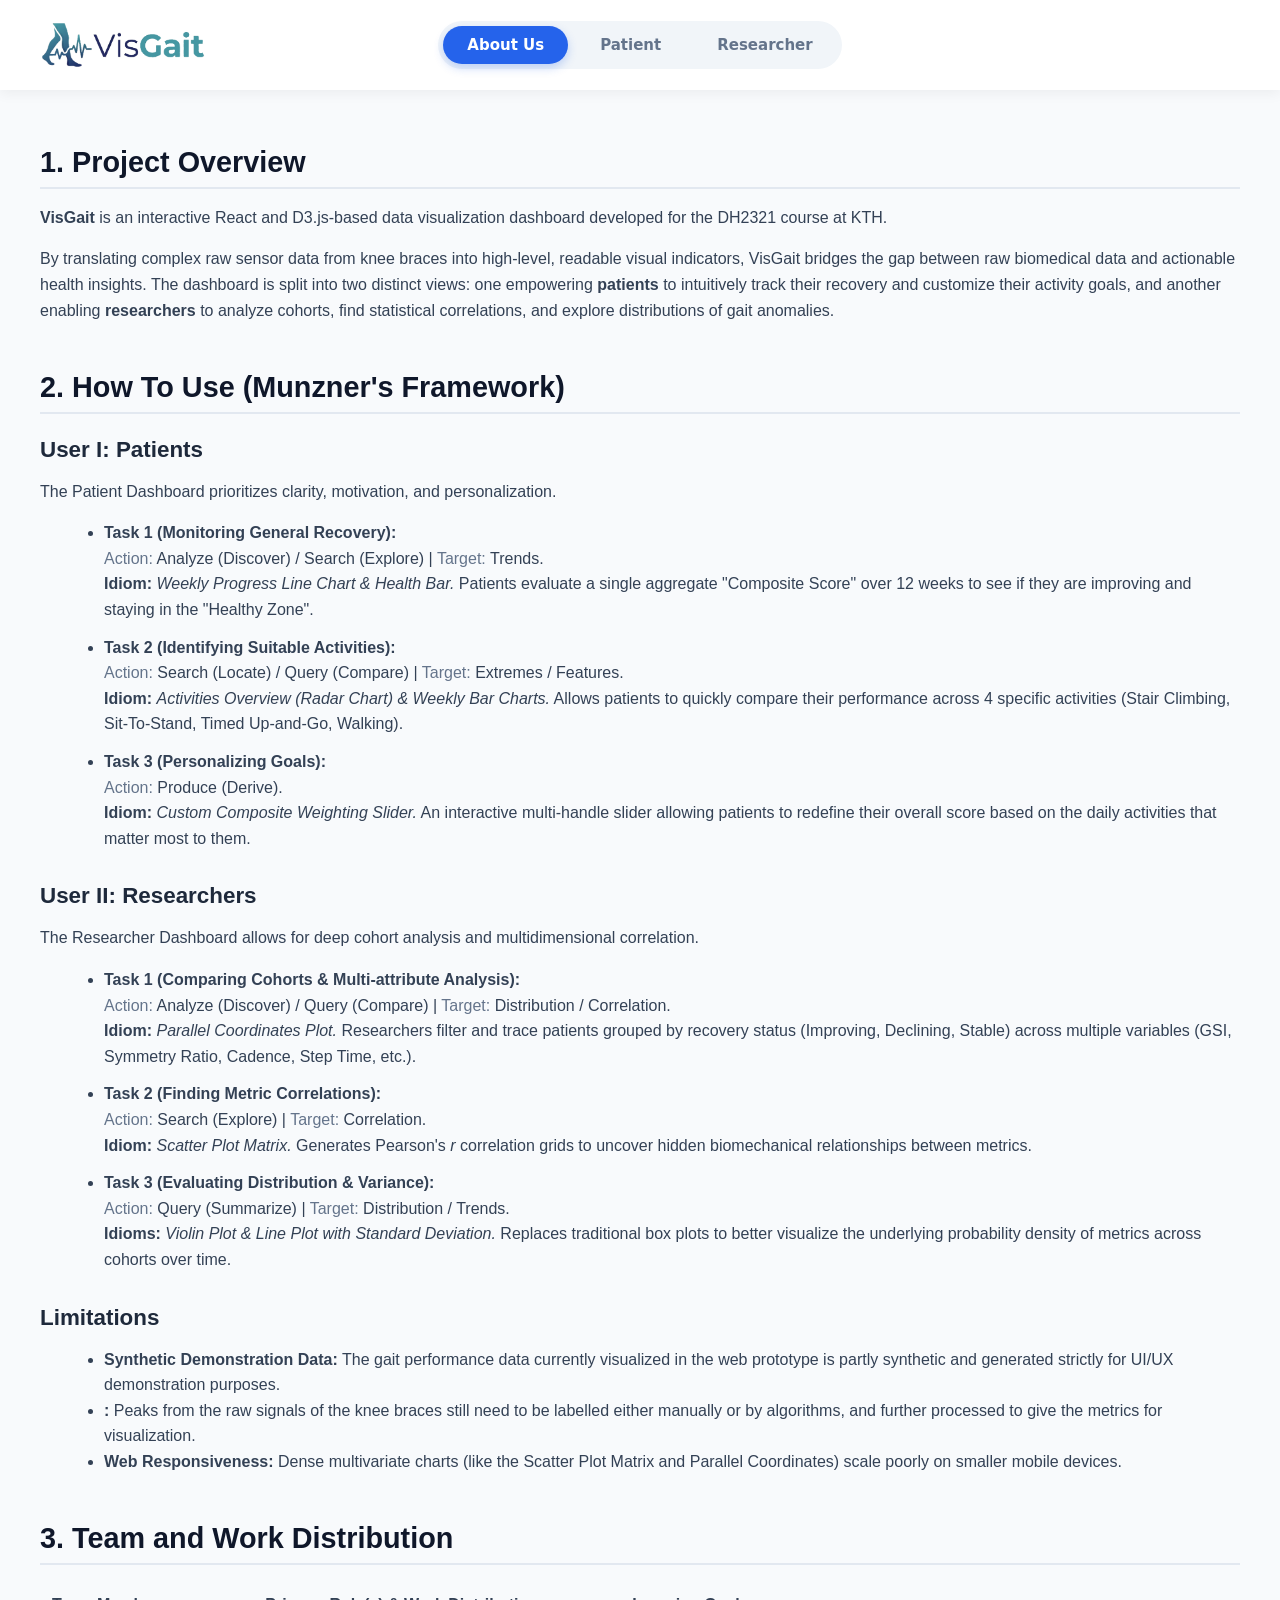
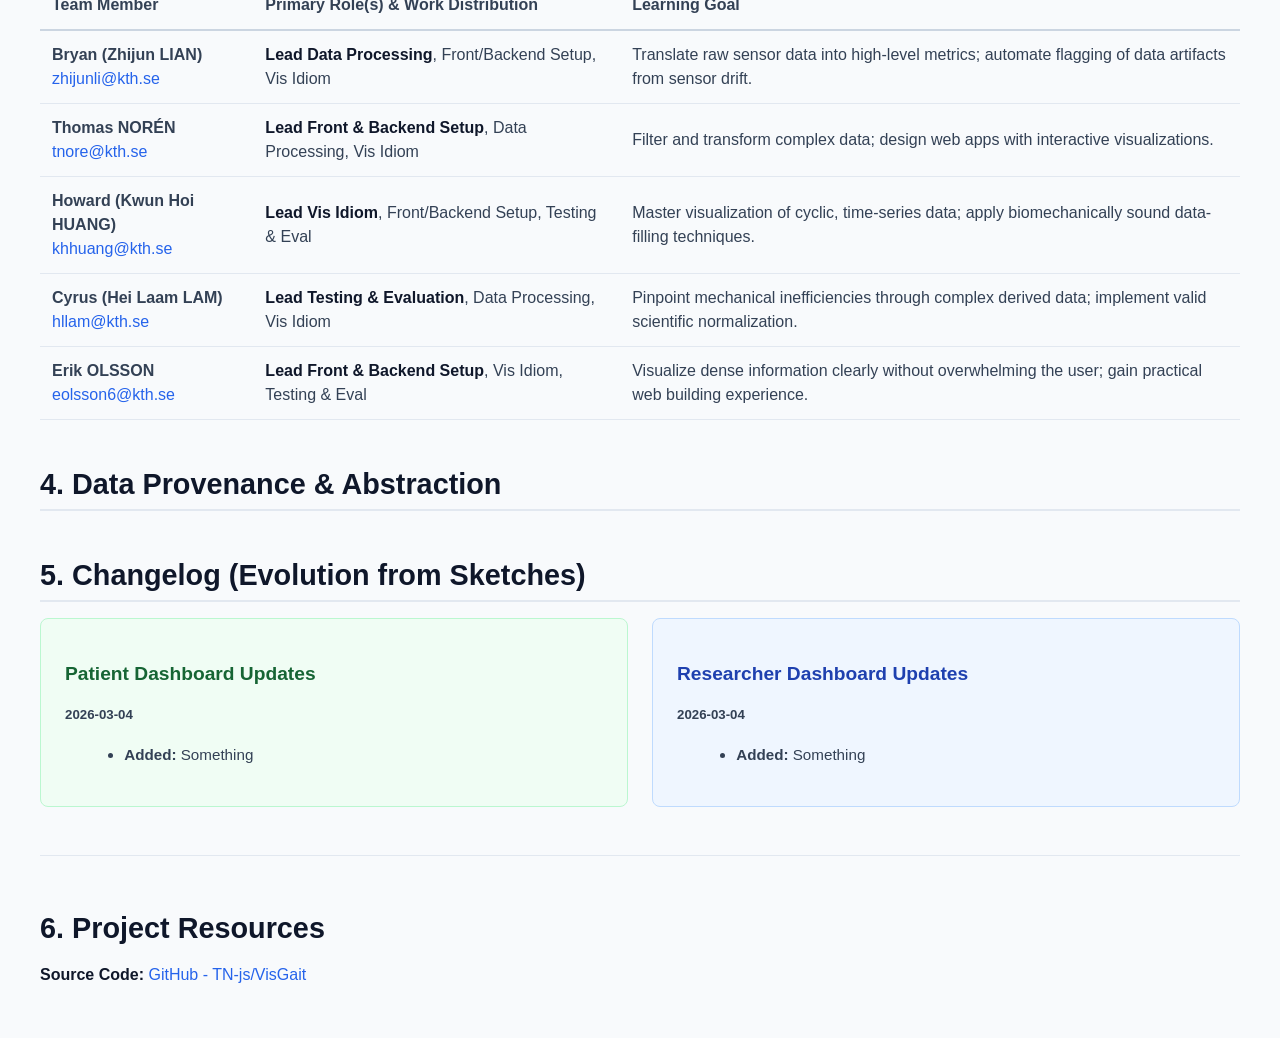
==== commit e365221c: "Revamp about us page" ====
--- a/index.html
+++ b/index.html
@@ -7,65 +7,166 @@
     <link rel="stylesheet" href="css/styles.css">
 </head>
 <body>
-    <div class="header">
-        <div class="title">
-            <img class="header-logo" src="images/VisGate-logo.png" alt="VisGate logo">
-        </div>
-        <div class="tab-switcher">
-            <button id="tab-button-patient" class="tab-button">Patient</button>
-            <button id="tab-button-researcher" class="tab-button">Researcher</button>
-        </div>
-        <div class="header-actions">
-            <button class="btn-about" id="btn-about">About</button>
-        </div>
+    <div id="header-placeholder"></div>
+
+<main class="visgait-about-body" style="max-width: 1200px; margin: 0 auto; padding: 2rem 1rem; color: #334155; font-family: sans-serif;">
+  
+  <!-- 1. Project Overview -->
+  <section id="project-overview" style="margin-bottom: 3rem;">
+    <h2 style="font-size: 1.8rem; font-weight: 700; color: #0f172a; border-bottom: 2px solid #e2e8f0; padding-bottom: 0.5rem; margin-bottom: 1rem;">1. Project Overview</h2>
+    <p style="margin-bottom: 1rem; line-height: 1.6;">
+      <strong>VisGait</strong> is an interactive React and D3.js-based data visualization dashboard developed for the DH2321 course at KTH. 
+    </p>
+    <p style="line-height: 1.6;">
+      By translating complex raw sensor data from knee braces into high-level, readable visual indicators, VisGait bridges the gap between raw biomedical data and actionable health insights. The dashboard is split into two distinct views: one empowering <strong>patients</strong> to intuitively track their recovery and customize their activity goals, and another enabling <strong>researchers</strong> to analyze cohorts, find statistical correlations, and explore distributions of gait anomalies.
+    </p>
+  </section>
+
+  <!-- 2. How To Use -->
+  <section id="how-to-use" style="margin-bottom: 3rem;">
+    <h2 style="font-size: 1.8rem; font-weight: 700; color: #0f172a; border-bottom: 2px solid #e2e8f0; padding-bottom: 0.5rem; margin-bottom: 1rem;">2. How To Use (Munzner's Framework)</h2>
+    
+    <div style="margin-bottom: 2rem;">
+      <h3 style="font-size: 1.4rem; font-weight: 600; color: #1e293b; margin-bottom: 0.5rem;">User I: Patients</h3>
+      <p style="margin-bottom: 1rem; line-height: 1.6;">The Patient Dashboard prioritizes clarity, motivation, and personalization.</p>
+      <ul style="list-style-type: disc; margin-left: 1.5rem; line-height: 1.6; display: flex; flex-direction: column; gap: 0.75rem;">
+        <li><strong>Task 1 (Monitoring General Recovery):</strong> 
+          <br><span style="color:#64748b;">Action:</span> Analyze (Discover) / Search (Explore) | <span style="color:#64748b;">Target:</span> Trends.
+          <br><strong>Idiom:</strong> <em>Weekly Progress Line Chart & Health Bar.</em> Patients evaluate a single aggregate "Composite Score" over 12 weeks to see if they are improving and staying in the "Healthy Zone".
+        </li>
+        <li><strong>Task 2 (Identifying Suitable Activities):</strong> 
+          <br><span style="color:#64748b;">Action:</span> Search (Locate) / Query (Compare) | <span style="color:#64748b;">Target:</span> Extremes / Features.
+          <br><strong>Idiom:</strong> <em>Activities Overview (Radar Chart) & Weekly Bar Charts.</em> Allows patients to quickly compare their performance across 4 specific activities (Stair Climbing, Sit-To-Stand, Timed Up-and-Go, Walking).
+        </li>
+        <li><strong>Task 3 (Personalizing Goals):</strong> 
+          <br><span style="color:#64748b;">Action:</span> Produce (Derive).
+          <br><strong>Idiom:</strong> <em>Custom Composite Weighting Slider.</em> An interactive multi-handle slider allowing patients to redefine their overall score based on the daily activities that matter most to them.
+        </li>
+      </ul>
     </div>
 
-    <main class="patient-content">
-        <section class="viz-box">
-            <h1 class="patient-name-large">About VisGait</h1>
-            <p style="color: #64748b; font-size: 18px; line-height: 1.6;">
-                Welcome to VisGait, a professional gait analysis dashboard designed to bridge the gap 
-                between complex biomechanical data and actionable clinical insights.
-            </p>
-            <hr style="border: 0; border-top: 1px solid #e2e8f0; margin: 25px 0;">
-            <h3>Our Mission</h3>
-            <p>To provide researchers and patients with a clear, visual understanding of recovery progress through advanced data visualization.</p>
-        </section>
-    </main>
+    <div style="margin-bottom: 2rem;">
+      <h3 style="font-size: 1.4rem; font-weight: 600; color: #1e293b; margin-bottom: 0.5rem;">User II: Researchers</h3>
+      <p style="margin-bottom: 1rem; line-height: 1.6;">The Researcher Dashboard allows for deep cohort analysis and multidimensional correlation.</p>
+      <ul style="list-style-type: disc; margin-left: 1.5rem; line-height: 1.6; display: flex; flex-direction: column; gap: 0.75rem;">
+        <li><strong>Task 1 (Comparing Cohorts & Multi-attribute Analysis):</strong> 
+          <br><span style="color:#64748b;">Action:</span> Analyze (Discover) / Query (Compare) | <span style="color:#64748b;">Target:</span> Distribution / Correlation.
+          <br><strong>Idiom:</strong> <em>Parallel Coordinates Plot.</em> Researchers filter and trace patients grouped by recovery status (Improving, Declining, Stable) across multiple variables (GSI, Symmetry Ratio, Cadence, Step Time, etc.).
+        </li>
+        <li><strong>Task 2 (Finding Metric Correlations):</strong> 
+          <br><span style="color:#64748b;">Action:</span> Search (Explore) | <span style="color:#64748b;">Target:</span> Correlation.
+          <br><strong>Idiom:</strong> <em>Scatter Plot Matrix.</em> Generates Pearson's <em>r</em> correlation grids to uncover hidden biomechanical relationships between metrics.
+        </li>
+        <li><strong>Task 3 (Evaluating Distribution & Variance):</strong> 
+          <br><span style="color:#64748b;">Action:</span> Query (Summarize) | <span style="color:#64748b;">Target:</span> Distribution / Trends.
+          <br><strong>Idioms:</strong> <em>Violin Plot & Line Plot with Standard Deviation.</em> Replaces traditional box plots to better visualize the underlying probability density of metrics across cohorts over time.
+        </li>
+      </ul>
+    </div>
 
-<main class="researcher-content">
-    <div class="researcher-box">
-        <div class="parallel-coord-plot" id="parallel-coord-plot"></div>
-        <div class="line-plot-with-std" id="line-plot-with-std">line-plot-with-std</div>
-        <div class="scatter-plot-matrix" id="scatter-plot-matrix">scatter-plot-matrix</div>
-        <div class="violin-plot" id="violin-plot"></div>
+    <div>
+      <h3 style="font-size: 1.4rem; font-weight: 600; color: #1e293b; margin-bottom: 0.5rem;">Limitations</h3>
+      <ul style="list-style-type: disc; margin-left: 1.5rem; line-height: 1.6;">
+        <li><strong>Synthetic Demonstration Data:</strong> The gait performance data currently visualized in the web prototype is partly synthetic and generated strictly for UI/UX demonstration purposes.</li>
+        <li><strong>:</strong> Peaks from the raw signals of the knee braces still need to be labelled either manually or by algorithms, and further processed to give the metrics for visualization.</li>
+        <li><strong>Web Responsiveness:</strong> Dense multivariate charts (like the Scatter Plot Matrix and Parallel Coordinates) scale poorly on smaller mobile devices.</li>
+      </ul>
     </div>
+  </section>
+
+  <!-- 3. Team and Role -->
+  <section id="team-roles" style="margin-bottom: 3rem;">
+    <h2 style="font-size: 1.8rem; font-weight: 700; color: #0f172a; border-bottom: 2px solid #e2e8f0; padding-bottom: 0.5rem; margin-bottom: 1rem;">3. Team and Work Distribution</h2>
+    <div style="overflow-x: auto;">
+      <table style="width: 100%; border-collapse: collapse; text-align: left; line-height: 1.5;">
+        <thead>
+          <tr style="background-color: #f8fafc; border-bottom: 2px solid #cbd5e1;">
+            <th style="padding: 12px;">Team Member</th>
+            <th style="padding: 12px;">Primary Role(s) & Work Distribution</th>
+            <th style="padding: 12px;">Learning Goal</th>
+          </tr>
+        </thead>
+        <tbody>
+          <tr style="border-bottom: 1px solid #e2e8f0;">
+            <td style="padding: 12px;"><strong>Bryan (Zhijun LIAN)</strong><br><a href="mailto:zhijunli@kth.se" style="color: #2563eb; text-decoration: none;">zhijunli@kth.se</a></td>
+            <td style="padding: 12px;"><span style="color:#0f172a; font-weight:600;">Lead Data Processing</span>, Front/Backend Setup, Vis Idiom</td>
+            <td style="padding: 12px;">Translate raw sensor data into high-level metrics; automate flagging of data artifacts from sensor drift.</td>
+          </tr>
+          <tr style="border-bottom: 1px solid #e2e8f0;">
+            <td style="padding: 12px;"><strong>Thomas NORÉN</strong><br><a href="mailto:tnore@kth.se" style="color: #2563eb; text-decoration: none;">tnore@kth.se</a></td>
+            <td style="padding: 12px;"><span style="color:#0f172a; font-weight:600;">Lead Front & Backend Setup</span>, Data Processing, Vis Idiom</td>
+            <td style="padding: 12px;">Filter and transform complex data; design web apps with interactive visualizations.</td>
+          </tr>
+          <tr style="border-bottom: 1px solid #e2e8f0;">
+            <td style="padding: 12px;"><strong>Howard (Kwun Hoi HUANG)</strong><br><a href="mailto:khhuang@kth.se" style="color: #2563eb; text-decoration: none;">khhuang@kth.se</a></td>
+            <td style="padding: 12px;"><span style="color:#0f172a; font-weight:600;">Lead Vis Idiom</span>, Front/Backend Setup, Testing & Eval</td>
+            <td style="padding: 12px;">Master visualization of cyclic, time-series data; apply biomechanically sound data-filling techniques.</td>
+          </tr>
+          <tr style="border-bottom: 1px solid #e2e8f0;">
+            <td style="padding: 12px;"><strong>Cyrus (Hei Laam LAM)</strong><br><a href="mailto:hllam@kth.se" style="color: #2563eb; text-decoration: none;">hllam@kth.se</a></td>
+            <td style="padding: 12px;"><span style="color:#0f172a; font-weight:600;">Lead Testing & Evaluation</span>, Data Processing, Vis Idiom</td>
+            <td style="padding: 12px;">Pinpoint mechanical inefficiencies through complex derived data; implement valid scientific normalization.</td>
+          </tr>
+          <tr style="border-bottom: 1px solid #e2e8f0;">
+            <td style="padding: 12px;"><strong>Erik OLSSON</strong><br><a href="mailto:eolsson6@kth.se" style="color: #2563eb; text-decoration: none;">eolsson6@kth.se</a></td>
+            <td style="padding: 12px;"><span style="color:#0f172a; font-weight:600;">Lead Front & Backend Setup</span>, Vis Idiom, Testing & Eval</td>
+            <td style="padding: 12px;">Visualize dense information clearly without overwhelming the user; gain practical web building experience.</td>
+          </tr>
+        </tbody>
+      </table>
+    </div>
+  </section>
+
+  <!-- 4. Data -->
+  <section id="data" style="margin-bottom: 3rem;">
+    <h2 style="font-size: 1.8rem; font-weight: 700; color: #0f172a; border-bottom: 2px solid #e2e8f0; padding-bottom: 0.5rem; margin-bottom: 1rem;">4. Data Provenance & Abstraction</h2>
+    <!-- <ul style="list-style-type: disc; margin-left: 1.5rem; line-height: 1.6; display: flex; flex-direction: column; gap: 0.5rem;">
+      <li><strong>Origin:</strong> Based on the framework of "Perennial Elderly User Activity Data & Labelled Peaks" (Neatsens).</li>
+      <li><strong>General Description:</strong> Resistance signals from knee braces collected from elderly patients engaging in 4 physical activities (Stair Climbing, Sit-to-Stand, Timed Up-and-Go, Walking).</li>
+      <li><strong>Original Variables:</strong> <code>User_ID</code>, <code>Session_ID</code>, <code>Activity</code> (Categorical); <code>Time_Sec</code>, <code>Raw_Reading</code> (Quantitative).</li>
+      <li><strong>Transformation:</strong> Python scripts (Pandas/NumPy) are used to scale, clean, and normalize the raw amplitude. The <code>Peak_Index</code> is extracted to identify cyclic gait patterns.</li>
+      <li><strong>Derived Clinical Metrics (Prototype):</strong> From the original framework, our prototype visualizes advanced derived benchmarks, including <strong>Composite Score</strong>, <strong>Gait Symmetry Index (GSI)</strong>, <strong>Symmetry Ratio</strong>, <strong>Step Time CV</strong>, <strong>Cadence</strong>, and <strong>Gait Index (L/R)</strong>. <em>(Synthetic sets of these metrics are used in the live prototype).</em></li>
+    </ul> -->
+  </section>
+
+  <!-- 5. Changelog -->
+  <section id="changelog" style="margin-bottom: 3rem;">
+    <h2 style="font-size: 1.8rem; font-weight: 700; color: #0f172a; border-bottom: 2px solid #e2e8f0; padding-bottom: 0.5rem; margin-bottom: 1rem;">5. Changelog (Evolution from Sketches)</h2>
+    <div style="display: grid; grid-template-columns: repeat(auto-fit, minmax(300px, 1fr)); gap: 1.5rem;">
+      
+      <!-- Patient Features -->
+      <div style="background-color: #f0fdf4; padding: 1.5rem; border-radius: 8px; border: 1px solid #bbf7d0;">
+        <h3 style="font-size: 1.2rem; font-weight: 700; color: #166534; margin-bottom: 1rem;">Patient Dashboard Updates</h3>
+        <h5>2026-03-04</h5>
+        <ul style="list-style-type: disc; margin-left: 1.2rem; line-height: 1.5; color: #334155; font-size: 0.95rem; display: flex; flex-direction: column; gap: 0.5rem;">
+          <li><strong>Added:</strong> Something</li>
+        </ul>
+      </div>
+
+      <!-- Researcher Features -->
+      <div style="background-color: #eff6ff; padding: 1.5rem; border-radius: 8px; border: 1px solid #bfdbfe;">
+        <h3 style="font-size: 1.2rem; font-weight: 700; color: #1e40af; margin-bottom: 1rem;">Researcher Dashboard Updates</h3>
+        <h5>2026-03-04</h5>
+        <ul style="list-style-type: disc; margin-left: 1.2rem; line-height: 1.5; color: #334155; font-size: 0.95rem; display: flex; flex-direction: column; gap: 0.5rem;">
+          <li><strong>Added:</strong> Something</li>
+        </ul>
+      </div>
+    </div>
+  </section>
+
+  <!-- 6. Project Resources -->
+  <section id="project-resources" style="border-top: 1px solid #e2e8f0; padding-top: 2rem;">
+    <h2 style="font-size: 1.8rem; font-weight: 700; color: #0f172a; margin-bottom: 1rem;">6. Project Resources</h2>
+    <ul style="list-style-type: none; padding: 0; line-height: 1.8;">
+      <li>
+        <span style="font-weight: 600; color: #0f172a;">Source Code:</span> 
+        <a href="https://github.com/TN-js/VisGait" target="_blank" style="color: #2563eb; text-decoration: none;">GitHub - TN-js/VisGait</a>
+      </li>
+    </ul>
+  </section>
+
 </main>
 
-<div class="footer">
-    <p>VisGate &copy; 2026</p>
-</div>
-    <div class="modal-overlay" id="modal-about">
-    <div class="modal-box">
-        <h2>About VisGate</h2>
-        <section>
-            <h3>Project Description</h3>
-            <p>describe the project here.</p>
-        </section>
-        <section>
-            <h3>Team Members &amp; Contributions</h3>
-            <p>team members and their features.</p>
-        </section>
-        <section>
-            <h3>How to Use</h3>
-            <p>usage guide for patient and researcher views.</p>
-        </section>
-        <section>
-            <h3>Demo Video</h3>
-            <p><a href="#" target="_blank">youtube link</a></p>
-        </section>
-    </div>
-</div>
-    <script src="js/scripts.js?v0.0.3"></script>
+    <script type="module" src="js/about-view.js"></script>
 </body>
 </html>
--- a/css/styles.css
+++ b/css/styles.css
@@ -273,11 +273,20 @@
     position: absolute;
     top: 20px;
     right: 30px;
+    z-index: 3100; /* Keep X above fullscreen plot content */
     color: #94a3b8;
     font-size: 35px;
     font-weight: bold;
     cursor: pointer;
     transition: color 0.2s;
+    background: rgba(255, 255, 255, 0.96);
+    width: 34px;
+    height: 34px;
+    line-height: 1;
+    border-radius: 999px;
+    display: flex;
+    align-items: center;
+    justify-content: center;
 }
 
 .close-modal:hover {
@@ -390,7 +399,7 @@
 }
 /* --- Researcher 2x2 Grid --- */
 .researcher-content {
-    padding: 24px;
+    padding: 6px;
     display: flex;
     min-height: 0;
     overflow: visible;
@@ -398,11 +407,12 @@
 
 .researcher-box {
     width: 100%;
-    min-height: 76vh;
+    height: clamp(640px, 80vh, 960px);
+    min-height: 0;
     display: grid;
     grid-template-columns: repeat(2, minmax(0, 1fr));
     grid-template-rows: repeat(2, minmax(0, 1fr));
-    gap: 16px;
+    gap: 6px;
     align-items: stretch;
 }
 
@@ -410,9 +420,13 @@
 .line-plot-with-std,
 .scatter-plot-matrix,
 .violin-plot {
+    position: relative;
     background: #ffffff;
     border: 1px solid #e2e8f0;
     border-radius: 12px;
+    width: 100%;
+    height: 100%;
+    box-sizing: border-box;
     min-height: 0;
     overflow: hidden;
     display: flex;
@@ -476,15 +490,67 @@
 }
 
 .parallel-filter-controls {
-    position: static;
-    align-self: flex-end;
     display: flex;
     align-items: center;
     gap: 8px;
     background: rgba(255, 255, 255, 0.92);
     border: 1px solid #e2e8f0;
     border-radius: 8px;
-    padding: 6px 8px;
+    padding: 6px 10px;
+}
+
+.pcp-toolbar {
+    display: flex;
+    align-items: center;
+    gap: 12px;
+    padding: 4px 56px 2px 6px;
+    flex-shrink: 0;
+    flex-wrap: nowrap;
+}
+
+.pcp-controls-bar {
+    display: flex;
+    align-items: center;
+    gap: 12px;
+    padding: 0;
+    font-size: 12px;
+    flex-shrink: 0;
+    flex-wrap: nowrap;
+    border-bottom: none;
+}
+
+.pcp-controls-bar label {
+    color: #475569;
+    font-weight: 600;
+    white-space: nowrap;
+}
+
+.pcp-legend {
+    display: flex;
+    align-items: center;
+    gap: 12px;
+    font-size: 11px;
+}
+
+.pcp-legend-item {
+    display: flex;
+    align-items: center;
+    gap: 4px;
+}
+
+.pcp-legend-swatch {
+    width: 14px;
+    height: 4px;
+    border-radius: 2px;
+}
+
+.parallel-coord-plot .pcp-controls-bar {
+    background: transparent;
+    z-index: 18;
+}
+
+.parallel-coord-plot .parallel-filter-controls {
+    z-index: 18;
 }
 
 .parallel-filter-controls button {
@@ -534,7 +600,7 @@
     /* border-right draws the dividing line between the panel and the chart */
     width: 156px;
     min-width: 156px;
-    padding: 8px;
+    padding: 46px 8px 8px;
     overflow-y: auto;
     border-right: 1px solid #e2e8f0;
     display: flex;
@@ -566,6 +632,28 @@
     color: #1e293b;
 }
 
+.linechart-check-label {
+    display: flex;
+    align-items: center;
+    gap: 6px;
+    cursor: pointer;
+    padding: 2px 3px;
+    border-radius: 4px;
+    line-height: 1.45;
+    color: #1e293b;
+}
+
+.linechart-check-label:hover {
+    background: #e8efff;
+}
+
+.color-dot {
+    width: 10px;
+    height: 10px;
+    border-radius: 50%;
+    flex-shrink: 0;
+}
+
 .scatter-check-label:hover {
     /* highlights it blue on hover */
     background: #e8efff;
@@ -577,6 +665,8 @@
     min-width: 0;
     min-height: 0;
     overflow: hidden;
+    box-sizing: border-box;
+    padding-right: 64px;
 }
 
 .scatter-empty {
@@ -585,6 +675,43 @@
     font-size: 13px;
 }
 
+/* --- Scatter Lasso Selection --- */
+.scatter-lasso-clear-btn {
+    display: block;
+    margin: 4px auto 2px auto;
+    padding: 4px 14px;
+    font-size: 12px;
+    font-weight: 600;
+    color: #fff;
+    background: #b026ff;
+    border: none;
+    border-radius: 6px;
+    cursor: pointer;
+    box-shadow: 0 1px 4px rgba(176, 38, 255, 0.3);
+    transition: background 0.15s;
+}
+
+.scatter-lasso-clear-btn:hover {
+    background: #9200e6;
+}
+
+.sc-lasso-brush .selection {
+    fill: #b026ff;
+    fill-opacity: 0.12;
+    stroke: #b026ff;
+    stroke-width: 1.5;
+    stroke-dasharray: 4 2;
+}
+
+.scatter-lasso-hint {
+    margin-top: auto;
+    padding: 8px 6px 4px;
+    font-size: 10px;
+    line-height: 1.45;
+    color: #64748b;
+    border-top: 1px solid #e2e8f0;
+}
+
 .violin-filters {
     display: flex;
     align-items: center;
@@ -631,7 +758,7 @@
 .vis-tooltip {
     /* always appears right at the cursor position */
     display: none;
-    position: fixed;
+    position: absolute;
     background: rgba(20, 20, 40, 0.9);
     color: #fff;
     font-size: 12px;
@@ -643,9 +770,139 @@
     max-width: 240px;
 }
 
+.disclaimer-footer {
+    text-align: center;
+    font-size: 12px;
+    color: #94a3b8;
+    padding: 12px 24px;
+    border-top: 1px solid #e2e8f0;
+    background: #f8fafc;
+    line-height: 1.5;
+}
+
+.modal-plot-copy {
+    width: 100%;
+    height: 100%;
+    display: flex;
+    flex-direction: column;
+}
+
+.parallel-coord-plot .enlarge-btn,
+.line-plot-with-std .enlarge-btn,
+.scatter-plot-matrix .enlarge-btn,
+.violin-plot .enlarge-btn {
+    z-index: 20;
+}
+
+#researcher-modal .modal-content {
+    width: 96%;
+    height: 92%;
+    padding: 18px;
+}
+
+.modal-plot-placeholder {
+    width: 100%;
+    height: 100%;
+}
+
+.modal-plot-live {
+    width: 100%;
+    height: 100%;
+}
+
+.modal-plot-live .enlarge-btn {
+    display: none !important;
+}
+
+#researcher-modal-container .parallel-coord-plot.modal-plot-live {
+    width: 100%;
+    height: 50%;
+    align-self: center;
+}
+
 @media (max-width: 980px) {
     .researcher-box {
         grid-template-columns: 1fr;
         grid-template-rows: repeat(4, minmax(0, 1fr));
     }
 }
+
+/* --- Disclaimer Footer --- */
+.disclaimer-footer {
+    text-align: center;
+    font-size: 12px;
+    color: #94a3b8;
+    padding: 12px 24px;
+    border-top: 1px solid #e2e8f0;
+    background: #f8fafc;
+    line-height: 1.5;
+}
+
+/* --- Metric Info Tooltip (hover on metric labels) --- */
+.metric-info-tooltip {
+    display: none;
+    position: absolute;
+    background: #ffffff;
+    color: #1e293b;
+    font-size: 12px;
+    line-height: 1.5;
+    padding: 10px 14px;
+    border-radius: 8px;
+    border: 1px solid #e2e8f0;
+    box-shadow: 0 8px 24px rgba(0, 0, 0, 0.12);
+    pointer-events: none;
+    z-index: 4000;
+    max-width: 280px;
+}
+
+/* --- PCP Activity Dropdown & Legend --- */
+.pcp-controls-bar {
+    display: flex;
+    align-items: center;
+    gap: 12px;
+    padding: 4px 6px;
+    font-size: 12px;
+    flex-shrink: 0;
+    flex-wrap: wrap;
+    border-bottom: 1px solid #eef2f7;
+}
+
+.pcp-controls-bar label {
+    color: #475569;
+    font-weight: 600;
+    white-space: nowrap;
+}
+
+.pcp-controls-bar select {
+    font-size: 12px;
+    padding: 3px 6px;
+    border-radius: 4px;
+    border: 1px solid #cbd5e1;
+    background: #ffffff;
+}
+
+.pcp-legend {
+    display: flex;
+    align-items: center;
+    gap: 12px;
+    margin-left: auto;
+    font-size: 11px;
+}
+
+.pcp-legend-item {
+    display: flex;
+    align-items: center;
+    gap: 4px;
+}
+
+.pcp-legend-swatch {
+    width: 14px;
+    height: 4px;
+    border-radius: 2px;
+}
+
+/* Enlarge button positioning inside researcher panels */
+.scatter-plot-matrix .enlarge-btn,
+.violin-plot .enlarge-btn {
+    z-index: 20;
+}
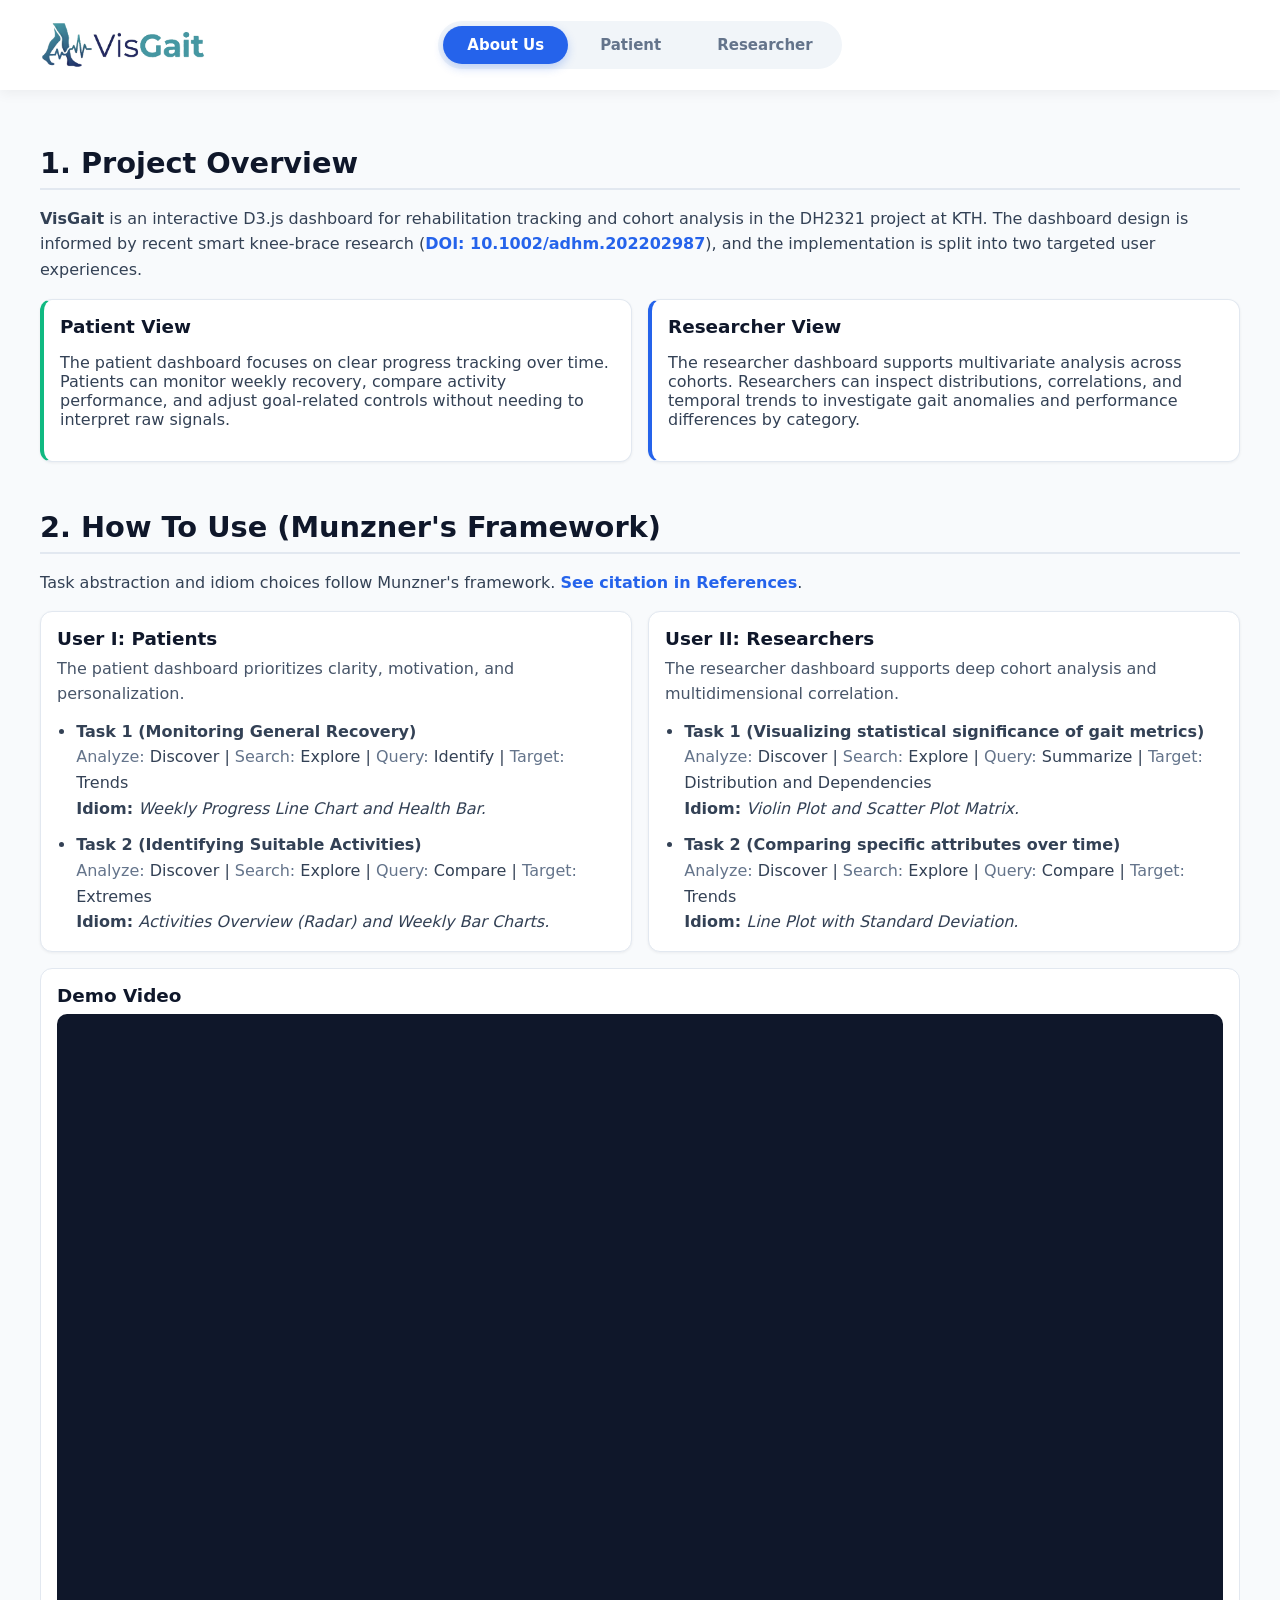
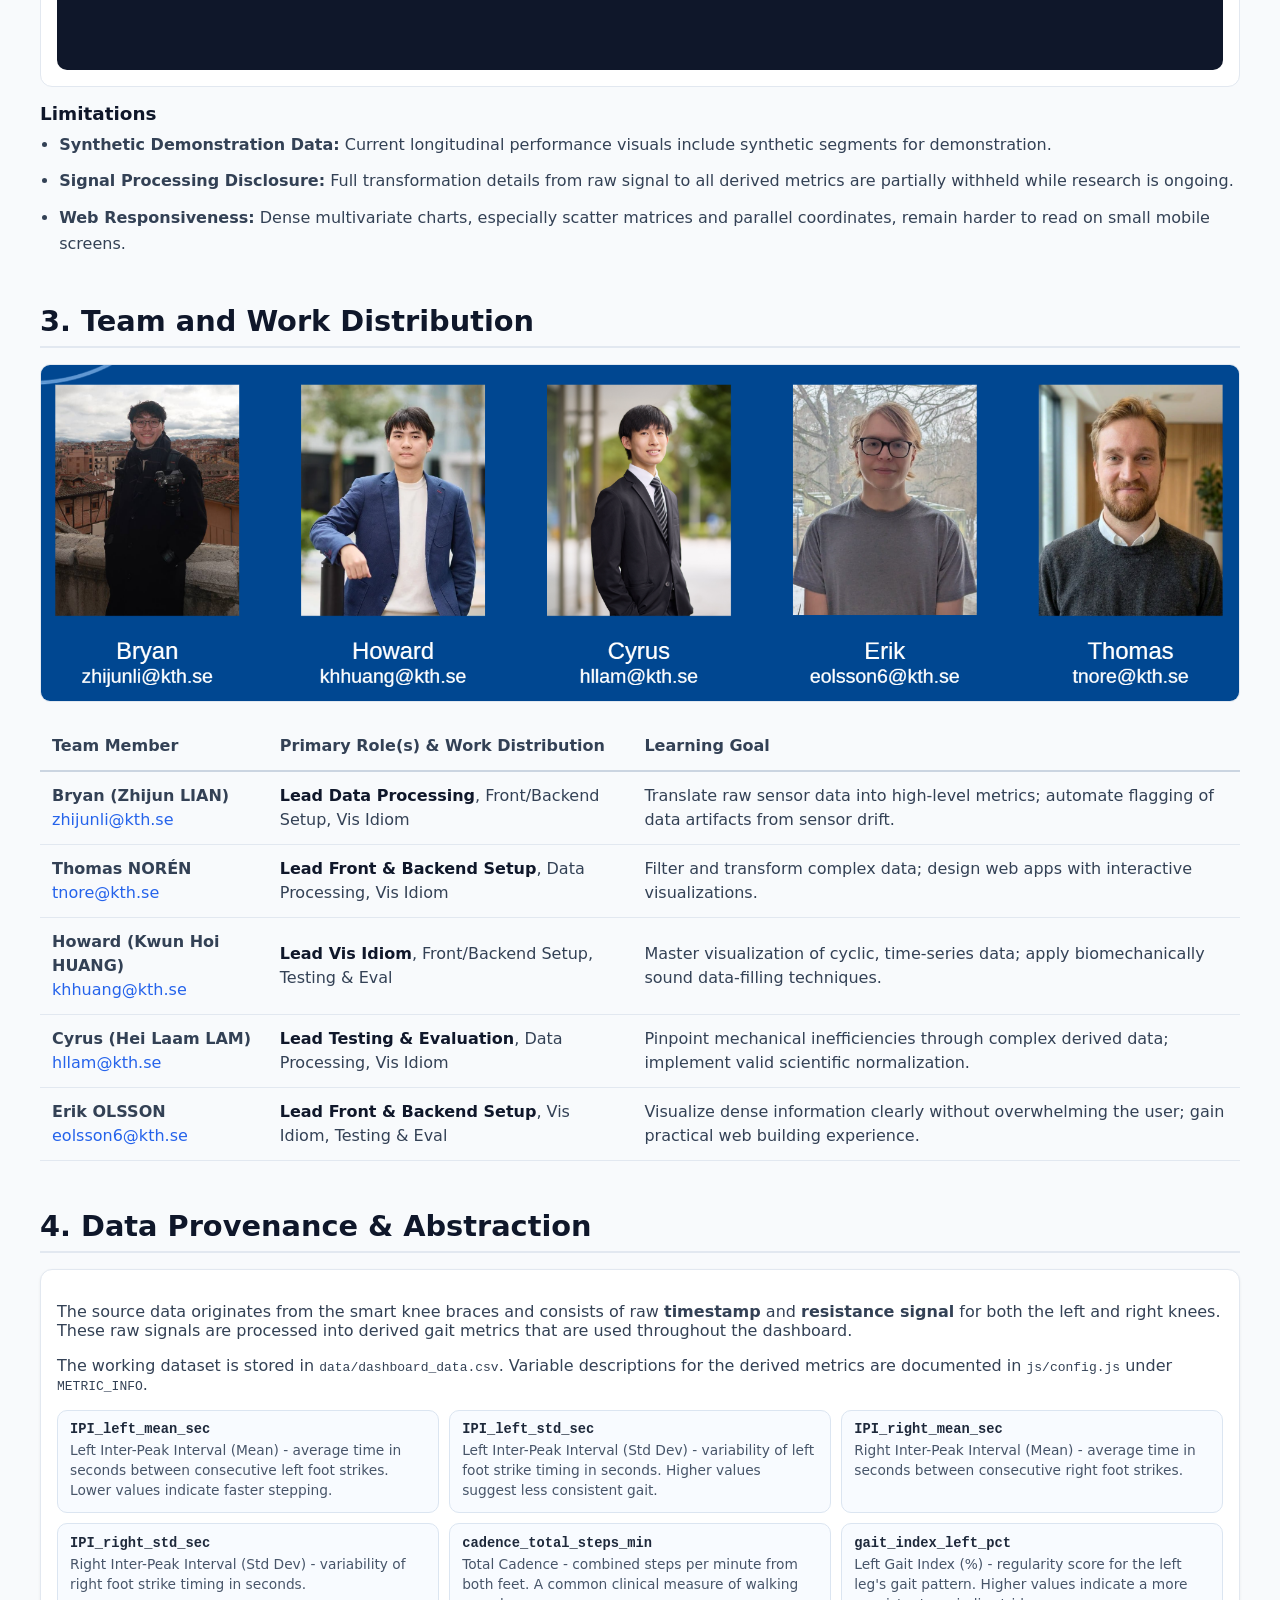
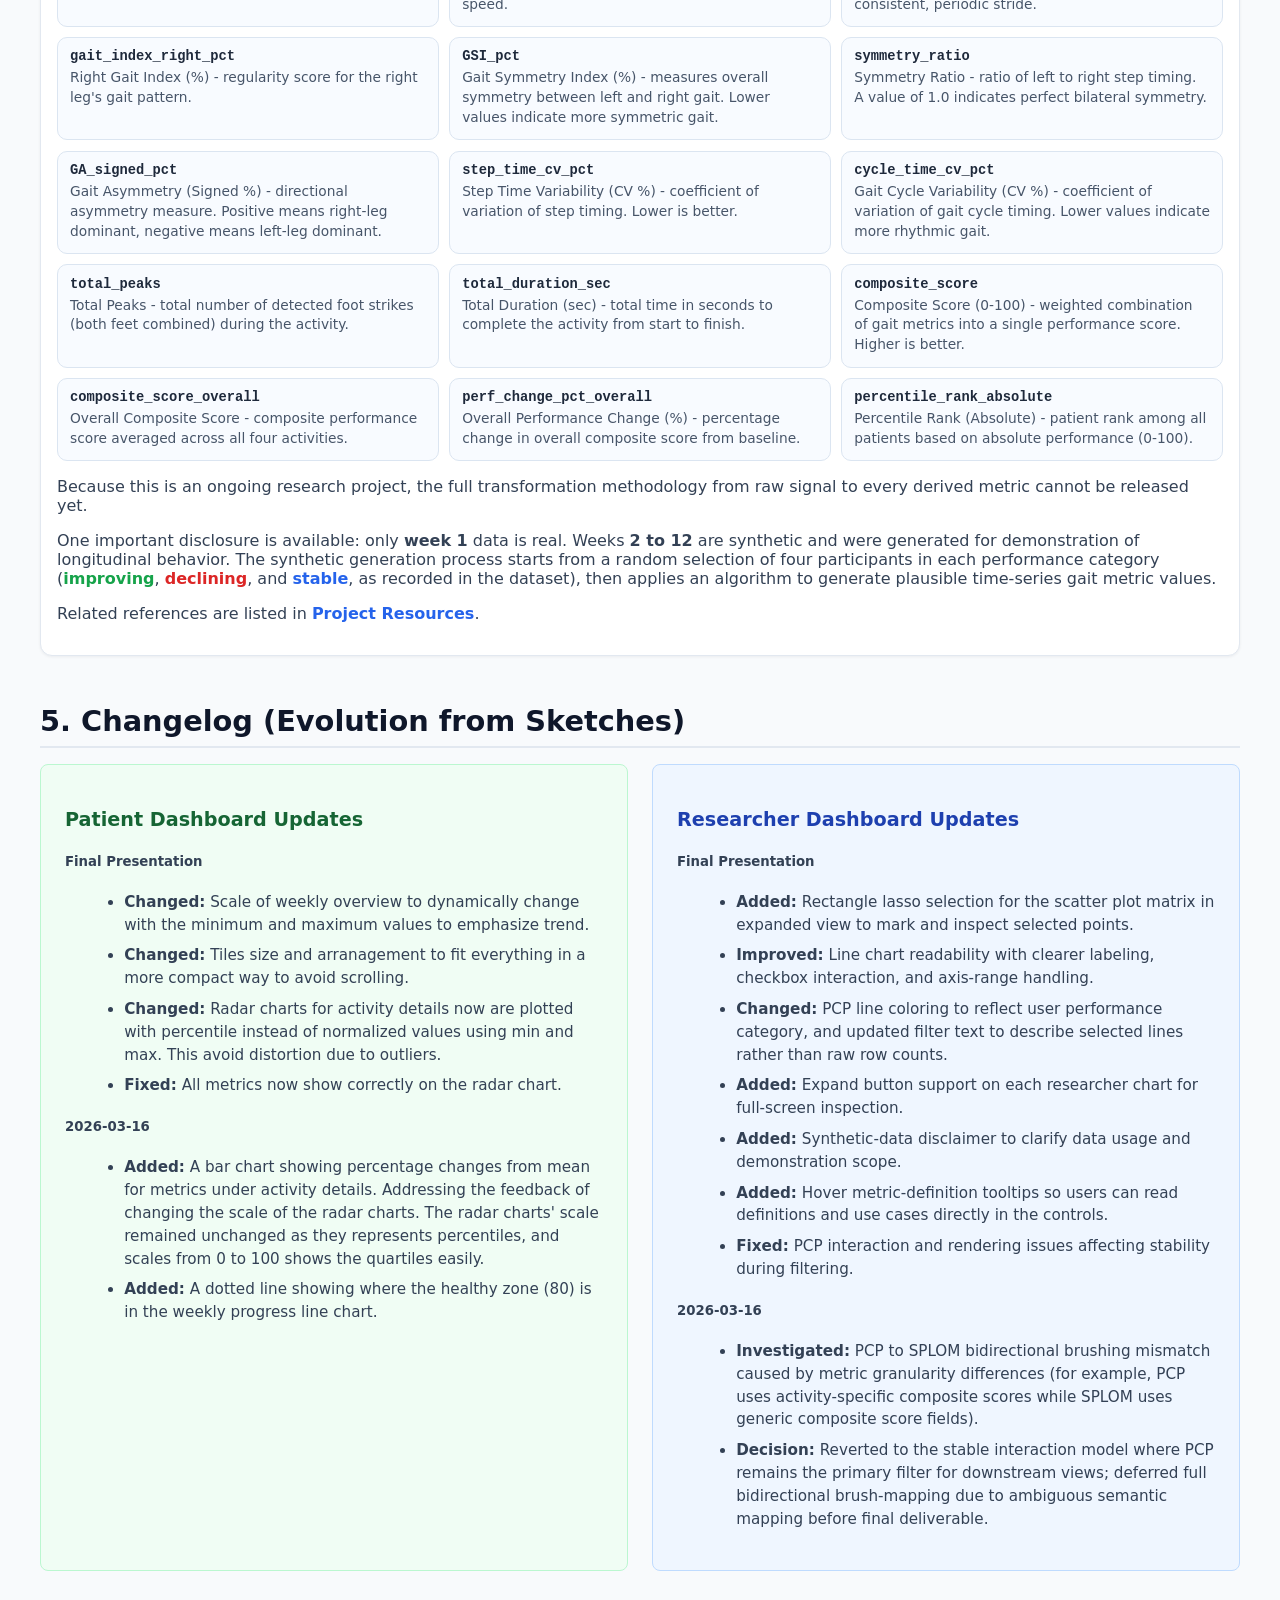
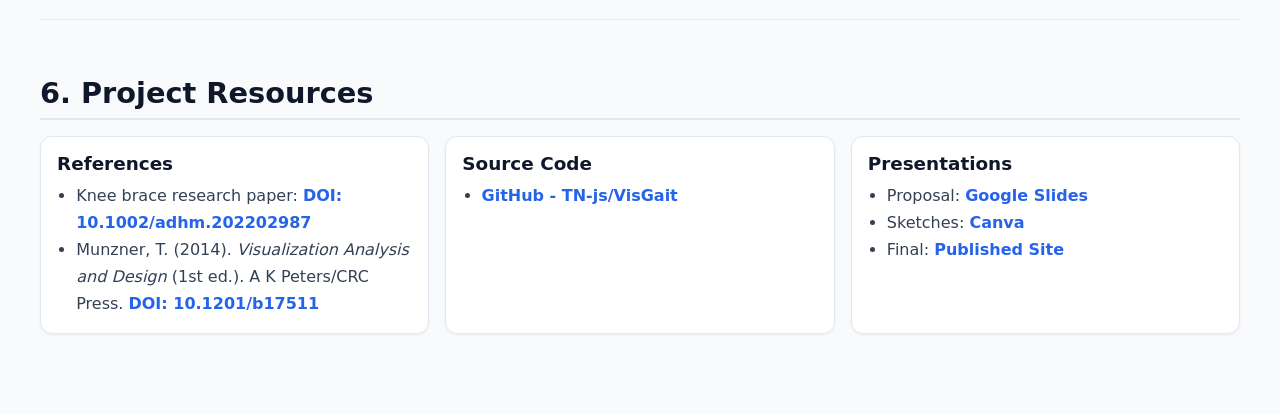
==== commit 959a5261: "Final fixes - demo vid, data provenance, etc" ====
--- a/index.html
+++ b/index.html
@@ -9,67 +9,112 @@
 <body>
     <div id="header-placeholder"></div>
 
-<main class="visgait-about-body" style="max-width: 1200px; margin: 0 auto; padding: 2rem 1rem; color: #334155; font-family: sans-serif;">
+<main class="visgait-about-body">
   
   <!-- 1. Project Overview -->
-  <section id="project-overview" style="margin-bottom: 3rem;">
-    <h2 style="font-size: 1.8rem; font-weight: 700; color: #0f172a; border-bottom: 2px solid #e2e8f0; padding-bottom: 0.5rem; margin-bottom: 1rem;">1. Project Overview</h2>
-    <p style="margin-bottom: 1rem; line-height: 1.6;">
-      <strong>VisGait</strong> is an interactive React and D3.js-based data visualization dashboard developed for the DH2321 course at KTH. 
+  <section id="project-overview" class="about-section">
+    <h2 class="about-section-title">1. Project Overview</h2>
+    <p class="about-intro-text">
+      <strong>VisGait</strong> is an interactive D3.js dashboard for rehabilitation tracking and cohort analysis in the DH2321 project at KTH.
+      The dashboard design is informed by recent smart knee-brace research
+      (<a href="https://doi.org/10.1002/adhm.202202987" target="_blank" rel="noopener noreferrer" class="about-link" aria-label="Smart knee brace paper DOI reference">DOI: 10.1002/adhm.202202987</a>),
+      and the implementation is split into two targeted user experiences.
     </p>
-    <p style="line-height: 1.6;">
-      By translating complex raw sensor data from knee braces into high-level, readable visual indicators, VisGait bridges the gap between raw biomedical data and actionable health insights. The dashboard is split into two distinct views: one empowering <strong>patients</strong> to intuitively track their recovery and customize their activity goals, and another enabling <strong>researchers</strong> to analyze cohorts, find statistical correlations, and explore distributions of gait anomalies.
+
+    <div class="about-grid-2col">
+      <article class="about-card about-card-patient">
+        <h3 class="about-card-title">Patient View</h3>
+        <p>
+          The patient dashboard focuses on clear progress tracking over time. Patients can monitor weekly recovery,
+          compare activity performance, and adjust goal-related controls without needing to interpret raw signals.
+        </p>
+      </article>
+
+      <article class="about-card about-card-researcher">
+        <h3 class="about-card-title">Researcher View</h3>
+        <p>
+          The researcher dashboard supports multivariate analysis across cohorts. Researchers can inspect distributions,
+          correlations, and temporal trends to investigate gait anomalies and performance differences by category.
+        </p>
+      </article>
+    </div>
+  </section>
+
+  <!-- 2. How To Use -->
+  <section id="how-to-use" class="about-section">
+    <h2 class="about-section-title">2. How To Use (Munzner's Framework)</h2>
+    <p class="about-intro-text">
+      Task abstraction and idiom choices follow Munzner's framework.
+      <a href="#ref-munzner" class="about-link" aria-label="Jump to Munzner reference">See citation in References</a>.
     </p>
-  </section>
-
-  <!-- 2. How To Use -->
-  <section id="how-to-use" style="margin-bottom: 3rem;">
-    <h2 style="font-size: 1.8rem; font-weight: 700; color: #0f172a; border-bottom: 2px solid #e2e8f0; padding-bottom: 0.5rem; margin-bottom: 1rem;">2. How To Use (Munzner's Framework)</h2>
-    
-    <div style="margin-bottom: 2rem;">
-      <h3 style="font-size: 1.4rem; font-weight: 600; color: #1e293b; margin-bottom: 0.5rem;">User I: Patients</h3>
-      <p style="margin-bottom: 1rem; line-height: 1.6;">The Patient Dashboard prioritizes clarity, motivation, and personalization.</p>
-      <ul style="list-style-type: disc; margin-left: 1.5rem; line-height: 1.6; display: flex; flex-direction: column; gap: 0.75rem;">
-        <li><strong>Task 1 (Monitoring General Recovery):</strong> 
-          <br><span style="color:#64748b;">Action:</span> Analyze (Discover) / Search (Explore) | <span style="color:#64748b;">Target:</span> Trends.
-          <br><strong>Idiom:</strong> <em>Weekly Progress Line Chart & Health Bar.</em> Patients evaluate a single aggregate "Composite Score" over 12 weeks to see if they are improving and staying in the "Healthy Zone".
-        </li>
-        <li><strong>Task 2 (Identifying Suitable Activities):</strong> 
-          <br><span style="color:#64748b;">Action:</span> Search (Locate) / Query (Compare) | <span style="color:#64748b;">Target:</span> Extremes / Features.
-          <br><strong>Idiom:</strong> <em>Activities Overview (Radar Chart) & Weekly Bar Charts.</em> Allows patients to quickly compare their performance across 4 specific activities (Stair Climbing, Sit-To-Stand, Timed Up-and-Go, Walking).
-        </li>
-        <li><strong>Task 3 (Personalizing Goals):</strong> 
-          <br><span style="color:#64748b;">Action:</span> Produce (Derive).
-          <br><strong>Idiom:</strong> <em>Custom Composite Weighting Slider.</em> An interactive multi-handle slider allowing patients to redefine their overall score based on the daily activities that matter most to them.
-        </li>
-      </ul>
-    </div>
-
-    <div style="margin-bottom: 2rem;">
-      <h3 style="font-size: 1.4rem; font-weight: 600; color: #1e293b; margin-bottom: 0.5rem;">User II: Researchers</h3>
-      <p style="margin-bottom: 1rem; line-height: 1.6;">The Researcher Dashboard allows for deep cohort analysis and multidimensional correlation.</p>
-      <ul style="list-style-type: disc; margin-left: 1.5rem; line-height: 1.6; display: flex; flex-direction: column; gap: 0.75rem;">
-        <li><strong>Task 1 (Comparing Cohorts & Multi-attribute Analysis):</strong> 
-          <br><span style="color:#64748b;">Action:</span> Analyze (Discover) / Query (Compare) | <span style="color:#64748b;">Target:</span> Distribution / Correlation.
-          <br><strong>Idiom:</strong> <em>Parallel Coordinates Plot.</em> Researchers filter and trace patients grouped by recovery status (Improving, Declining, Stable) across multiple variables (GSI, Symmetry Ratio, Cadence, Step Time, etc.).
-        </li>
-        <li><strong>Task 2 (Finding Metric Correlations):</strong> 
-          <br><span style="color:#64748b;">Action:</span> Search (Explore) | <span style="color:#64748b;">Target:</span> Correlation.
-          <br><strong>Idiom:</strong> <em>Scatter Plot Matrix.</em> Generates Pearson's <em>r</em> correlation grids to uncover hidden biomechanical relationships between metrics.
-        </li>
-        <li><strong>Task 3 (Evaluating Distribution & Variance):</strong> 
-          <br><span style="color:#64748b;">Action:</span> Query (Summarize) | <span style="color:#64748b;">Target:</span> Distribution / Trends.
-          <br><strong>Idioms:</strong> <em>Violin Plot & Line Plot with Standard Deviation.</em> Replaces traditional box plots to better visualize the underlying probability density of metrics across cohorts over time.
-        </li>
-      </ul>
-    </div>
-
-    <div>
-      <h3 style="font-size: 1.4rem; font-weight: 600; color: #1e293b; margin-bottom: 0.5rem;">Limitations</h3>
-      <ul style="list-style-type: disc; margin-left: 1.5rem; line-height: 1.6;">
-        <li><strong>Synthetic Demonstration Data:</strong> The gait performance data currently visualized in the web prototype is partly synthetic and generated strictly for UI/UX demonstration purposes.</li>
-        <li><strong>:</strong> Peaks from the raw signals of the knee braces still need to be labelled either manually or by algorithms, and further processed to give the metrics for visualization.</li>
-        <li><strong>Web Responsiveness:</strong> Dense multivariate charts (like the Scatter Plot Matrix and Parallel Coordinates) scale poorly on smaller mobile devices.</li>
+
+    <div class="about-grid-2col">
+      <article class="about-card">
+        <h3 class="about-card-title">User I: Patients</h3>
+        <p class="about-card-subtitle">The patient dashboard prioritizes clarity, motivation, and personalization.</p>
+        <ul class="about-list">
+          <li>
+            <strong>Task 1 (Monitoring General Recovery)</strong><br>
+            <span class="about-meta-label">Analyze:</span> Discover |
+            <span class="about-meta-label">Search:</span> Explore |
+            <span class="about-meta-label">Query:</span> Identify |
+            <span class="about-meta-label">Target:</span> Trends<br>
+            <strong>Idiom:</strong> <em>Weekly Progress Line Chart and Health Bar.</em>
+          </li>
+          <li>
+            <strong>Task 2 (Identifying Suitable Activities)</strong><br>
+            <span class="about-meta-label">Analyze:</span> Discover |
+            <span class="about-meta-label">Search:</span> Explore |
+            <span class="about-meta-label">Query:</span> Compare |
+            <span class="about-meta-label">Target:</span> Extremes<br>
+            <strong>Idiom:</strong> <em>Activities Overview (Radar) and Weekly Bar Charts.</em>
+          </li>
+        </ul>
+      </article>
+
+      <article class="about-card">
+        <h3 class="about-card-title">User II: Researchers</h3>
+        <p class="about-card-subtitle">The researcher dashboard supports deep cohort analysis and multidimensional correlation.</p>
+        <ul class="about-list">
+          <li>
+            <strong>Task 1 (Visualizing statistical significance of gait metrics)</strong><br>
+            <span class="about-meta-label">Analyze:</span> Discover |
+            <span class="about-meta-label">Search:</span> Explore |
+            <span class="about-meta-label">Query:</span> Summarize |
+            <span class="about-meta-label">Target:</span> Distribution and Dependencies<br>
+            <strong>Idiom:</strong> <em>Violin Plot and Scatter Plot Matrix.</em>
+          </li>
+          <li>
+            <strong>Task 2 (Comparing specific attributes over time)</strong><br>
+            <span class="about-meta-label">Analyze:</span> Discover |
+            <span class="about-meta-label">Search:</span> Explore |
+            <span class="about-meta-label">Query:</span> Compare |
+            <span class="about-meta-label">Target:</span> Trends<br>
+            <strong>Idiom:</strong> <em>Line Plot with Standard Deviation.</em>
+          </li>
+        </ul>
+      </article>
+    </div>
+
+    <div class="about-video-block">
+      <h3 class="about-card-title">Demo Video</h3>
+      <div class="about-video-frame">
+        <iframe
+          src="https://www.youtube.com/embed/R4VXUkeM1KU"
+          title="VisGait Demo Video"
+          loading="lazy"
+          allow="accelerometer; autoplay; clipboard-write; encrypted-media; gyroscope; picture-in-picture; web-share"
+          referrerpolicy="strict-origin-when-cross-origin"
+          allowfullscreen></iframe>
+      </div>
+    </div>
+
+    <div class="about-limitations">
+      <h3 class="about-card-title">Limitations</h3>
+      <ul class="about-list">
+        <li><strong>Synthetic Demonstration Data:</strong> Current longitudinal performance visuals include synthetic segments for demonstration.</li>
+        <li><strong>Signal Processing Disclosure:</strong> Full transformation details from raw signal to all derived metrics are partially withheld while research is ongoing.</li>
+        <li><strong>Web Responsiveness:</strong> Dense multivariate charts, especially scatter matrices and parallel coordinates, remain harder to read on small mobile screens.</li>
       </ul>
     </div>
   </section>
@@ -77,6 +122,12 @@
   <!-- 3. Team and Role -->
   <section id="team-roles" style="margin-bottom: 3rem;">
     <h2 style="font-size: 1.8rem; font-weight: 700; color: #0f172a; border-bottom: 2px solid #e2e8f0; padding-bottom: 0.5rem; margin-bottom: 1rem;">3. Team and Work Distribution</h2>
+    <div style="margin-bottom: 1.25rem; border: 1px solid #e2e8f0; border-radius: 10px; overflow: hidden; background: #ffffff;">
+      <img
+        src="images/DH2321 Final Presentation.png"
+        alt="DH2321 Final Presentation"
+        style="display: block; width: 100%; height: auto;">
+    </div>
     <div style="overflow-x: auto;">
       <table style="width: 100%; border-collapse: collapse; text-align: left; line-height: 1.5;">
         <thead>
@@ -118,15 +169,110 @@
   </section>
 
   <!-- 4. Data -->
-  <section id="data" style="margin-bottom: 3rem;">
-    <h2 style="font-size: 1.8rem; font-weight: 700; color: #0f172a; border-bottom: 2px solid #e2e8f0; padding-bottom: 0.5rem; margin-bottom: 1rem;">4. Data Provenance & Abstraction</h2>
-    <!-- <ul style="list-style-type: disc; margin-left: 1.5rem; line-height: 1.6; display: flex; flex-direction: column; gap: 0.5rem;">
-      <li><strong>Origin:</strong> Based on the framework of "Perennial Elderly User Activity Data & Labelled Peaks" (Neatsens).</li>
-      <li><strong>General Description:</strong> Resistance signals from knee braces collected from elderly patients engaging in 4 physical activities (Stair Climbing, Sit-to-Stand, Timed Up-and-Go, Walking).</li>
-      <li><strong>Original Variables:</strong> <code>User_ID</code>, <code>Session_ID</code>, <code>Activity</code> (Categorical); <code>Time_Sec</code>, <code>Raw_Reading</code> (Quantitative).</li>
-      <li><strong>Transformation:</strong> Python scripts (Pandas/NumPy) are used to scale, clean, and normalize the raw amplitude. The <code>Peak_Index</code> is extracted to identify cyclic gait patterns.</li>
-      <li><strong>Derived Clinical Metrics (Prototype):</strong> From the original framework, our prototype visualizes advanced derived benchmarks, including <strong>Composite Score</strong>, <strong>Gait Symmetry Index (GSI)</strong>, <strong>Symmetry Ratio</strong>, <strong>Step Time CV</strong>, <strong>Cadence</strong>, and <strong>Gait Index (L/R)</strong>. <em>(Synthetic sets of these metrics are used in the live prototype).</em></li>
-    </ul> -->
+  <section id="data" class="about-section">
+    <h2 class="about-section-title">4. Data Provenance & Abstraction</h2>
+    <div class="about-card">
+      <p>
+        The source data originates from the smart knee braces and consists of raw <strong>timestamp</strong> and
+        <strong>resistance signal</strong> for both the left and right knees. These raw signals are processed into
+        derived gait metrics that are used throughout the dashboard.
+      </p>
+      <p>
+        The working dataset is stored in <code>data/dashboard_data.csv</code>. Variable descriptions for the derived metrics
+        are documented in <code>js/config.js</code> under <code>METRIC_INFO</code>.
+      </p>
+      <div class="about-metric-grid" aria-label="Metric descriptions sourced from METRIC_INFO">
+        <article class="about-metric-card">
+          <h4>IPI_left_mean_sec</h4>
+          <p>Left Inter-Peak Interval (Mean) - average time in seconds between consecutive left foot strikes. Lower values indicate faster stepping.</p>
+        </article>
+        <article class="about-metric-card">
+          <h4>IPI_left_std_sec</h4>
+          <p>Left Inter-Peak Interval (Std Dev) - variability of left foot strike timing in seconds. Higher values suggest less consistent gait.</p>
+        </article>
+        <article class="about-metric-card">
+          <h4>IPI_right_mean_sec</h4>
+          <p>Right Inter-Peak Interval (Mean) - average time in seconds between consecutive right foot strikes.</p>
+        </article>
+        <article class="about-metric-card">
+          <h4>IPI_right_std_sec</h4>
+          <p>Right Inter-Peak Interval (Std Dev) - variability of right foot strike timing in seconds.</p>
+        </article>
+        <article class="about-metric-card">
+          <h4>cadence_total_steps_min</h4>
+          <p>Total Cadence - combined steps per minute from both feet. A common clinical measure of walking speed.</p>
+        </article>
+        <article class="about-metric-card">
+          <h4>gait_index_left_pct</h4>
+          <p>Left Gait Index (%) - regularity score for the left leg's gait pattern. Higher values indicate a more consistent, periodic stride.</p>
+        </article>
+        <article class="about-metric-card">
+          <h4>gait_index_right_pct</h4>
+          <p>Right Gait Index (%) - regularity score for the right leg's gait pattern.</p>
+        </article>
+        <article class="about-metric-card">
+          <h4>GSI_pct</h4>
+          <p>Gait Symmetry Index (%) - measures overall symmetry between left and right gait. Lower values indicate more symmetric gait.</p>
+        </article>
+        <article class="about-metric-card">
+          <h4>symmetry_ratio</h4>
+          <p>Symmetry Ratio - ratio of left to right step timing. A value of 1.0 indicates perfect bilateral symmetry.</p>
+        </article>
+        <article class="about-metric-card">
+          <h4>GA_signed_pct</h4>
+          <p>Gait Asymmetry (Signed %) - directional asymmetry measure. Positive means right-leg dominant, negative means left-leg dominant.</p>
+        </article>
+        <article class="about-metric-card">
+          <h4>step_time_cv_pct</h4>
+          <p>Step Time Variability (CV %) - coefficient of variation of step timing. Lower is better.</p>
+        </article>
+        <article class="about-metric-card">
+          <h4>cycle_time_cv_pct</h4>
+          <p>Gait Cycle Variability (CV %) - coefficient of variation of gait cycle timing. Lower values indicate more rhythmic gait.</p>
+        </article>
+        <article class="about-metric-card">
+          <h4>total_peaks</h4>
+          <p>Total Peaks - total number of detected foot strikes (both feet combined) during the activity.</p>
+        </article>
+        <article class="about-metric-card">
+          <h4>total_duration_sec</h4>
+          <p>Total Duration (sec) - total time in seconds to complete the activity from start to finish.</p>
+        </article>
+        <article class="about-metric-card">
+          <h4>composite_score</h4>
+          <p>Composite Score (0-100) - weighted combination of gait metrics into a single performance score. Higher is better.</p>
+        </article>
+        <article class="about-metric-card">
+          <h4>composite_score_overall</h4>
+          <p>Overall Composite Score - composite performance score averaged across all four activities.</p>
+        </article>
+        <article class="about-metric-card">
+          <h4>perf_change_pct_overall</h4>
+          <p>Overall Performance Change (%) - percentage change in overall composite score from baseline.</p>
+        </article>
+        <article class="about-metric-card">
+          <h4>percentile_rank_absolute</h4>
+          <p>Percentile Rank (Absolute) - patient rank among all patients based on absolute performance (0-100).</p>
+        </article>
+      </div>
+      <p>
+        Because this is an ongoing research project, the full transformation methodology from raw signal to every derived
+        metric cannot be released yet.
+      </p>
+      <p>
+        One important disclosure is available: only <strong>week 1</strong> data is real. Weeks <strong>2 to 12</strong> are
+        synthetic and were generated for demonstration of longitudinal behavior. The synthetic generation process starts from
+        a random selection of four participants in each performance category
+        (<strong class="about-status about-status-improving">improving</strong>,
+        <strong class="about-status about-status-declining">declining</strong>, and
+        <strong class="about-status about-status-stable">stable</strong>, as recorded in the dataset), then applies an algorithm to generate plausible time-series
+        gait metric values.
+      </p>
+      <p>
+        Related references are listed in
+        <a href="#project-resources" class="about-link" aria-label="Jump to project resources section">Project Resources</a>.
+      </p>
+    </div>
   </section>
 
   <!-- 5. Changelog -->
@@ -137,32 +283,88 @@
       <!-- Patient Features -->
       <div style="background-color: #f0fdf4; padding: 1.5rem; border-radius: 8px; border: 1px solid #bbf7d0;">
         <h3 style="font-size: 1.2rem; font-weight: 700; color: #166534; margin-bottom: 1rem;">Patient Dashboard Updates</h3>
-        <h5>2026-03-04</h5>
+        <h5>Final Presentation</h5>
         <ul style="list-style-type: disc; margin-left: 1.2rem; line-height: 1.5; color: #334155; font-size: 0.95rem; display: flex; flex-direction: column; gap: 0.5rem;">
-          <li><strong>Added:</strong> Something</li>
+          <li><strong>Changed:</strong> Scale of weekly overview to dynamically change with the minimum and maximum values to emphasize trend.</li>
+          <li><strong>Changed:</strong> Tiles size and arranagement to fit everything in a more compact way to avoid scrolling.</li>
+          <li><strong>Changed:</strong> Radar charts for activity details now are plotted with percentile instead of normalized values using min and max. This avoid distortion due to outliers.</li>
+          <li><strong>Fixed:</strong> All metrics now show correctly on the radar chart.</li>
+        </ul>
+        <h5>2026-03-16</h5>
+        <ul style="list-style-type: disc; margin-left: 1.2rem; line-height: 1.5; color: #334155; font-size: 0.95rem; display: flex; flex-direction: column; gap: 0.5rem;">
+          <li><strong>Added:</strong> A bar chart showing percentage changes from mean for metrics under activity details. Addressing the feedback of changing the scale of the radar charts. The radar charts' scale remained unchanged as they represents percentiles, and scales from 0 to 100 shows the quartiles easily.</li>
+          <li><strong>Added:</strong> A dotted line showing where the healthy zone (80) is in the weekly progress line chart.</li>
         </ul>
       </div>
 
       <!-- Researcher Features -->
       <div style="background-color: #eff6ff; padding: 1.5rem; border-radius: 8px; border: 1px solid #bfdbfe;">
         <h3 style="font-size: 1.2rem; font-weight: 700; color: #1e40af; margin-bottom: 1rem;">Researcher Dashboard Updates</h3>
-        <h5>2026-03-04</h5>
+        <h5>Final Presentation</h5>
         <ul style="list-style-type: disc; margin-left: 1.2rem; line-height: 1.5; color: #334155; font-size: 0.95rem; display: flex; flex-direction: column; gap: 0.5rem;">
-          <li><strong>Added:</strong> Something</li>
+          <li><strong>Added:</strong> Rectangle lasso selection for the scatter plot matrix in expanded view to mark and inspect selected points.</li>
+          <li><strong>Improved:</strong> Line chart readability with clearer labeling, checkbox interaction, and axis-range handling.</li>
+          <li><strong>Changed:</strong> PCP line coloring to reflect user performance category, and updated filter text to describe selected lines rather than raw row counts.</li>
+          <li><strong>Added:</strong> Expand button support on each researcher chart for full-screen inspection.</li>
+          <li><strong>Added:</strong> Synthetic-data disclaimer to clarify data usage and demonstration scope.</li>
+          <li><strong>Added:</strong> Hover metric-definition tooltips so users can read definitions and use cases directly in the controls.</li>
+          <li><strong>Fixed:</strong> PCP interaction and rendering issues affecting stability during filtering.</li>
+        </ul>
+        <h5>2026-03-16</h5>
+        <ul style="list-style-type: disc; margin-left: 1.2rem; line-height: 1.5; color: #334155; font-size: 0.95rem; display: flex; flex-direction: column; gap: 0.5rem;">
+          <li><strong>Investigated:</strong> PCP to SPLOM bidirectional brushing mismatch caused by metric granularity differences (for example, PCP uses activity-specific composite scores while SPLOM uses generic composite score fields).</li>
+          <li><strong>Decision:</strong> Reverted to the stable interaction model where PCP remains the primary filter for downstream views; deferred full bidirectional brush-mapping due to ambiguous semantic mapping before final deliverable.</li>
         </ul>
       </div>
     </div>
   </section>
 
   <!-- 6. Project Resources -->
-  <section id="project-resources" style="border-top: 1px solid #e2e8f0; padding-top: 2rem;">
-    <h2 style="font-size: 1.8rem; font-weight: 700; color: #0f172a; margin-bottom: 1rem;">6. Project Resources</h2>
-    <ul style="list-style-type: none; padding: 0; line-height: 1.8;">
-      <li>
-        <span style="font-weight: 600; color: #0f172a;">Source Code:</span> 
-        <a href="https://github.com/TN-js/VisGait" target="_blank" style="color: #2563eb; text-decoration: none;">GitHub - TN-js/VisGait</a>
-      </li>
-    </ul>
+  <section id="project-resources" class="about-section about-resources-section">
+    <h2 class="about-section-title">6. Project Resources</h2>
+
+    <div class="about-grid-3col">
+      <div class="about-card">
+        <h3 class="about-card-title">References</h3>
+        <ul class="about-resource-list">
+          <li id="ref-knee-brace">
+            Knee brace research paper:
+            <a href="https://doi.org/10.1002/adhm.202202987" target="_blank" rel="noopener noreferrer" class="about-link">DOI: 10.1002/adhm.202202987</a>
+          </li>
+          <li id="ref-munzner">
+            Munzner, T. (2014). <em>Visualization Analysis and Design</em> (1st ed.). A K Peters/CRC Press.
+            <a href="https://doi.org/10.1201/b17511" target="_blank" rel="noopener noreferrer" class="about-link">DOI: 10.1201/b17511</a>
+          </li>
+        </ul>
+      </div>
+
+      <div class="about-card">
+        <h3 class="about-card-title">Source Code</h3>
+        <ul class="about-resource-list">
+          <li>
+            <a href="https://github.com/TN-js/VisGait" target="_blank" rel="noopener noreferrer" class="about-link">GitHub - TN-js/VisGait</a>
+          </li>
+        </ul>
+      </div>
+
+      <div class="about-card">
+        <h3 class="about-card-title">Presentations</h3>
+        <ul class="about-resource-list">
+          <li>
+            Proposal:
+            <a href="https://docs.google.com/presentation/d/1yXMks2teuyLv_T2dyRLIfncBSLzHVV-ie-0U1XoPZWE/edit?slide=id.g3c2ec58f8aa_2_98#slide=id.g3c2ec58f8aa_2_98" target="_blank" rel="noopener noreferrer" class="about-link">Google Slides</a>
+          </li>
+          <li>
+            Sketches:
+            <a href="https://www.canva.com/design/DAHBCP5IWrk/De4llAQyx43CkCpfOMmkMw/edit" target="_blank" rel="noopener noreferrer" class="about-link">Canva</a>
+          </li>
+          <li>
+            Final:
+            <a href="https://tn-js.github.io/VisGait/index.html" target="_blank" rel="noopener noreferrer" class="about-link">Published Site</a>
+          </li>
+        </ul>
+      </div>
+    </div>
   </section>
 
 </main>
--- a/css/styles.css
+++ b/css/styles.css
@@ -7,11 +7,212 @@
         margin: 0;
 }
 
+/* --- About Page --- */
+.visgait-about-body {
+    max-width: 1200px;
+    margin: 0 auto;
+    padding: 2rem 1rem;
+    color: #334155;
+    font-family: "Inter", system-ui, -apple-system, sans-serif;
+}
+
+.about-section {
+    margin-bottom: 3rem;
+}
+
+.about-section-title {
+    font-size: 1.8rem;
+    font-weight: 700;
+    color: #0f172a;
+    border-bottom: 2px solid #e2e8f0;
+    padding-bottom: 0.5rem;
+    margin-bottom: 1rem;
+}
+
+.about-intro-text {
+    line-height: 1.6;
+    margin-bottom: 1rem;
+}
+
+.about-grid-2col {
+    display: grid;
+    grid-template-columns: repeat(2, minmax(0, 1fr));
+    gap: 1rem;
+}
+
+.about-grid-3col {
+    display: grid;
+    grid-template-columns: repeat(3, minmax(0, 1fr));
+    gap: 1rem;
+}
+
+.about-card {
+    background: #ffffff;
+    border: 1px solid #e2e8f0;
+    border-radius: 12px;
+    padding: 1rem;
+    box-shadow: 0 1px 3px rgba(15, 23, 42, 0.06);
+}
+
+.about-card-patient {
+    border-left: 4px solid #10b981;
+}
+
+.about-card-researcher {
+    border-left: 4px solid #2563eb;
+}
+
+.about-card-title {
+    margin: 0 0 0.5rem;
+    font-size: 1.15rem;
+    color: #0f172a;
+}
+
+.about-card-subtitle {
+    margin: 0 0 0.75rem;
+    color: #475569;
+    line-height: 1.55;
+}
+
+.about-list {
+    margin: 0;
+    padding-left: 1.2rem;
+    line-height: 1.6;
+    display: flex;
+    flex-direction: column;
+    gap: 0.7rem;
+}
+
+.about-meta-label {
+    color: #64748b;
+}
+
+.about-video-block {
+    margin-top: 1rem;
+    background: #ffffff;
+    border: 1px solid #e2e8f0;
+    border-radius: 12px;
+    padding: 1rem;
+}
+
+.about-video-caption {
+    margin: 0 0 0.75rem;
+    color: #64748b;
+    font-size: 0.95rem;
+}
+
+.about-video-frame {
+    position: relative;
+    width: 100%;
+    aspect-ratio: 16 / 9;
+    border-radius: 10px;
+    overflow: hidden;
+    background: #0f172a;
+}
+
+.about-video-frame iframe {
+    position: absolute;
+    inset: 0;
+    width: 100%;
+    height: 100%;
+    border: 0;
+}
+
+.about-limitations {
+    margin-top: 1rem;
+}
+
+.about-link {
+    color: #2563eb;
+    text-decoration: none;
+    font-weight: 600;
+}
+
+.about-link:hover {
+    text-decoration: underline;
+}
+
+.about-resources-section {
+    border-top: 1px solid #e2e8f0;
+    padding-top: 2rem;
+}
+
+.about-resource-list {
+    margin: 0;
+    padding-left: 1.2rem;
+    line-height: 1.7;
+}
+
+.about-metric-grid {
+    margin: 0.75rem 0 1rem;
+    display: grid;
+    grid-template-columns: repeat(3, minmax(0, 1fr));
+    gap: 0.65rem;
+}
+
+.about-metric-card {
+    border: 1px solid #dbe5f1;
+    background: #f8fbff;
+    border-radius: 10px;
+    padding: 0.7rem 0.75rem;
+}
+
+.about-metric-card h4 {
+    margin: 0 0 0.25rem;
+    font-size: 0.86rem;
+    color: #1e293b;
+    font-family: "Consolas", "Courier New", monospace;
+    overflow-wrap: anywhere;
+}
+
+.about-metric-card p {
+    margin: 0;
+    font-size: 0.86rem;
+    line-height: 1.45;
+    color: #475569;
+}
+
+.about-status {
+    font-weight: 700;
+}
+
+.about-status-improving {
+    color: #16a34a;
+}
+
+.about-status-declining {
+    color: #dc2626;
+}
+
+.about-status-stable {
+    color: #2563eb;
+}
+
+@media (max-width: 980px) {
+    .about-grid-3col {
+        grid-template-columns: 1fr;
+    }
+
+    .about-metric-grid {
+        grid-template-columns: repeat(2, minmax(0, 1fr));
+    }
+}
+
+@media (max-width: 840px) {
+    .about-grid-2col {
+        grid-template-columns: 1fr;
+    }
+
+    .about-metric-grid {
+        grid-template-columns: 1fr;
+    }
+}
+
 .patient-content {
-    padding: 30px;
-    display: flex;
-    flex-direction: column;
-    gap: 24px;
+    padding: 16px;
+    display: flex;
+    flex-direction: column;
+    gap: 16px;
 }
 
 /* --- Professional Header (Three-Column Centered Layout) --- */
@@ -87,7 +288,7 @@
     background: white;
     border: 1px solid #e2e8f0;
     border-radius: 12px;
-    padding: 24px;
+    padding: 12px;
     box-shadow: 0 1px 3px rgba(0,0,0,0.05);
 }
 
@@ -100,13 +301,46 @@
 .viz-row {
     display: flex;
     flex-direction: column;
-    gap: 24px;
+    gap: 16px;
+}
+
+/* Top two-column layout: left stacked (summary + weighting), right spanning column for the chart */
+.top-grid {
+    display: grid;
+    grid-template-columns: 40% 60%;
+    gap: 16px;
+    align-items: stretch;
+}
+.top-grid .left-column {
+    display: flex;
+    flex-direction: column;
+    gap: 12px;
+}
+.top-grid .right-column {
+    display: flex;
+    flex-direction: column;
+    gap: 12px;
+}
+
+/* Ensure the right viz box fills the full height of the left stacked column */
+.top-grid .right-column > .viz-box {
+    height: 100%;
+    align-self: stretch;
+}
+
+@media (max-width: 900px) {
+    .top-grid {
+        grid-template-columns: 1fr;
+    }
+    .top-grid .right-column {
+        order: 3;
+    }
 }
 
 .combined-radar-frame {
     display: flex;
     flex-direction: row;
-    min-height: 450px;
+    min-height: 320px;
     gap: 20px;
 }
 
@@ -135,21 +369,21 @@
 }
 
 .welcome-message {
-    font-size: 24px;
+    font-size: 18px;
     font-weight: 700;
     color: #1e293b;
     margin-bottom: 4px;
 }
 
 .patient-name-large {
-    font-size: 32px;
+    font-size: 22px;
     font-weight: 800;
     color: #1e293b;
     margin: 0;
 }
 
 .week-label-small {
-    font-size: 18px;
+    font-size: 14px;
     color: #94a3b8;
     font-weight: 500;
 }
@@ -157,76 +391,207 @@
 .score-display-large {
     display: flex;
     align-items: baseline;
-    margin-top: 10px;
+    margin-top: 6px;
 }
 
 .score-val-big {
-    font-size: 64px;
+    font-size: 72px;
     font-weight: 800;
 }
 
 .score-max-grey {
-    font-size: 24px;
     color: #cbd5e1;
-    margin-left: 10px;
+    font-size: 14px;
+    margin-left: 8px;
+}
+
+/* Constrain the score row so the progress bar doesn't span full width */
+.score-row {
+    display: flex;
+    align-items: center;
+    gap: 12px;
+}
+.score-row .score-display-large {
+    margin-top: 0;
+    flex: 0 0 auto;
+}
+.score-row .progress-container {
+    flex: 0 0 380px;
+    width: 380px;
+    margin: 0; /* override vertical margin to keep row compact */
+}
+
+@media (max-width: 700px) {
+    .score-row {
+        flex-direction: column;
+        align-items: flex-start;
+        gap: 8px;
+    }
+    .score-row .progress-container {
+        width: 100%;
+        flex: 1 1 auto;
+    }
+}
+
+/* Highlighted summary box when score changes: we color the background and adjust inner text/labels */
+.summary-section {
+    transition: background-color 250ms ease, color 250ms ease, border-color 250ms ease;
+}
+.summary-section .score-max-grey {
+    color: rgba(15,23,42,0.65); /* default subdued */
+}
+.summary-section[style] .score-max-grey {
+    /* when inline style applied (background set via JS) increase contrast */
+    color: rgba(255,255,255,0.9);
+}
+.summary-section[style] .healthy-zone-label,
+.summary-section[style] .threshold-value-green {
+    color: rgba(255,255,255,0.9);
+}
+.summary-section[style] .welcome-message,
+.summary-section[style] .patient-name-large,
+.summary-section[style] .week-label-small {
+    color: #ffffff;
+}
+
+/* Keep the progress bar visually readable on colored backgrounds */
+.summary-section[style] .progress-container {
+    background: rgba(255,255,255,0.18);
+}
+.summary-section[style] .progress-bar {
+    background: rgba(255,255,255,0.9) !important;
+}
+.summary-section[style] .threshold-marker {
+    border-left-color: rgba(255,255,255,0.9);
+}
+
+/* Layout for the summary: score on the right spanning vertically */
+.summary-grid {
+    display: grid;
+    grid-template-columns: 1fr minmax(160px, 260px);
+    gap: 12px;
+    align-items: stretch;
+}
+.summary-grid .summary-left {
+    display: flex;
+    flex-direction: column;
+    gap: 8px;
+}
+.summary-grid .summary-right {
+    display: flex;
+    align-items: center;
+    justify-content: center;
+}
+.summary-grid .summary-right {
+    position: relative;
+}
+.summary-grid .score-display-large {
+    display: flex;
+    flex-direction: row;
+    align-items: baseline;
+    justify-content: center;
+    height: 100%;
+    gap: 8px;
+}
+.score-val-big {
+    font-size: 72px;
+    line-height: 1;
+}
+
+/* Anchor the "/100" to the right edge of the summary box */
+.summary-grid .summary-right .score-max-grey {
+    position: absolute;
+    right: 14px;
+    bottom: 14px;
+    top: auto;
+    transform: none;
+    font-size: 16px;
+    color: rgba(255,255,255,0.9);
+}
+
+@media (max-width: 700px) {
+    .summary-grid {
+        grid-template-columns: 1fr;
+    }
+    .summary-grid .summary-right {
+        order: 2;
+        align-items: flex-start;
+    }
+    .summary-grid .summary-right .score-max-grey {
+        position: static;
+        transform: none;
+        margin-left: 8px;
+        font-size: 14px;
+        color: rgba(15,23,42,0.65);
+    }
 }
 
 /* Threshold / Progress Bar */
 .progress-container {
     position: relative;
     width: 100%;
-    height: 16px;
+    height: 10px;
     background: #f1f5f9;
     border-radius: 50px;
-    margin: 40px 0;
+    margin: 18px 0;
 }
 
 .progress-bar {
     height: 100%;
-    border-radius: 50px;
+    border-radius: 12px;
     width: 0%; /* start collapsed to avoid initial jump animation */
     transition: width 1s ease, background-color 1s ease;
 }
 
 .threshold-marker {
     position: absolute;
-    top: -10px;
-    bottom: -10px;
-    width: 2px;
+    /* shorter extension above and below the progress bar */
+    top: -12px;
+    bottom: -12px;
+    width: 1px;
     border-left: 2px dashed #334155;
-}
-
-.threshold-value-green {
+    z-index: 6;
+    pointer-events: none;
+}
+
+.threshold-marker .threshold-top {
     position: absolute;
-    top: -25px;
-    left: -10px;
-    color: #10b981;
-    font-weight: 700;
-}
-
-.healthy-zone-label {
-    position: absolute;
-    bottom: -25px;
-    left: -40px;
+    /* position the label just above the top of the dashed marker */
+    top: -30px;
+    left: 50%;
+    transform: translateX(-50%);
+    display: inline-flex;
+    gap: 8px;
+    align-items: center;
+    white-space: nowrap;
+    z-index: 7;
+}
+
+.threshold-marker .healthy-zone-label {
     color: #64748b;
-    font-size: 12px;
+    font-size: 11px;
     font-weight: 600;
     text-transform: uppercase;
     letter-spacing: 0.5px;
 }
 
+.threshold-marker .threshold-value-green {
+    color: #10b981;
+    font-weight: 700;
+}
+
 /* --- Interaction Elements --- */
 .enlarge-btn {
     position: absolute;
-    top: 15px;
+    top: 10px;
     right: 15px;
     background: #ffffff;
     border: 1px solid #e2e8f0;
     border-radius: 8px;
-    width: 36px;
-    height: 36px;
+    width: 30px;
+    height: 30px;
     cursor: pointer;
-    font-size: 18px;
+    font-size: 16px;
     color: #64748b;
     display: flex;
     align-items: center;
@@ -356,15 +721,50 @@
     border-radius: 8px;
 }
 
+
 #weight-legend {
-    font-size: 14px;
+    display: grid;
+    grid-template-columns: repeat(4, minmax(0, 1fr));
+    gap: 10px;
+    align-items: start;
+}
+
+/* Legend tile: colored box with activity title, percentage below (larger) */
+.legend-item {
+    display: flex;
+    flex-direction: column;
+    align-items: stretch;
+    gap: 8px;
+}
+.legend-box {
+    height: 36px;
+    border-radius: 8px;
+    display: flex;
+    align-items: center;
+    justify-content: center;
+    color: #ffffff;
+    font-weight: 700;
+    font-size: 13px;
+}
+.legend-item .legend-weight {
+    text-align: center;
+    font-size: 18px;
+    font-weight: 800;
     color: #0f172a;
 }
 
-.legend-row {
-    display: flex;
-    align-items: center;
-    gap: 10px;
+@media (max-width: 700px) {
+    #weight-legend {
+        grid-template-columns: repeat(2, minmax(0,1fr));
+    }
+}
+
+/* Allow summary to grow and weighting to stay compact */
+.top-grid .left-column .summary-section {
+    flex: 1 1 auto;
+}
+.top-grid .left-column #composite-weighting {
+    flex: 0 0 auto;
 }
 
 .legend-swatch {
@@ -493,9 +893,6 @@
     display: flex;
     align-items: center;
     gap: 8px;
-    background: rgba(255, 255, 255, 0.92);
-    border: 1px solid #e2e8f0;
-    border-radius: 8px;
     padding: 6px 10px;
 }
 
@@ -536,12 +933,18 @@
     display: flex;
     align-items: center;
     gap: 4px;
+    cursor: pointer;
 }
 
 .pcp-legend-swatch {
     width: 14px;
     height: 4px;
     border-radius: 2px;
+}
+
+.pcp-legend-item input {
+    margin: 0 2px 0 0;
+    cursor: pointer;
 }
 
 .parallel-coord-plot .pcp-controls-bar {
@@ -600,7 +1003,7 @@
     /* border-right draws the dividing line between the panel and the chart */
     width: 156px;
     min-width: 156px;
-    padding: 46px 8px 8px;
+    padding: 10px 8px 8px;
     overflow-y: auto;
     border-right: 1px solid #e2e8f0;
     display: flex;
@@ -608,6 +1011,16 @@
     gap: 2px;
     font-size: 11px;
     background: #f8fafc;
+}
+
+.scatter-controls-header {
+    display: flex;
+    flex-direction: column;
+    gap: 6px;
+    margin-bottom: 4px;
+    padding-bottom: 6px;
+    border-bottom: 1px solid #dbe4f1;
+    align-items: center;
 }
 
 .scatter-controls-label {
@@ -615,9 +1028,29 @@
     font-size: 11px;
     font-weight: 700;
     color: #1e3a8a;
-    margin-bottom: 4px;
-    padding-bottom: 4px;
-    border-bottom: 1px solid #dbe4f1;
+    margin-bottom: 0;
+}
+
+.scatter-controls-actions {
+    display: flex;
+    gap: 6px;
+    flex-wrap: wrap;
+}
+
+.scatter-controls-actions button {
+    font-size: 11px;
+    font-weight: 600;
+    padding: 2px 8px;
+    border-radius: 6px;
+    border: 1px solid #d6e0ef;
+    background: #ffffff;
+    color: #1f2937;
+    cursor: pointer;
+}
+
+.scatter-controls-actions button:disabled {
+    opacity: 0.5;
+    cursor: not-allowed;
 }
 
 .scatter-check-label {
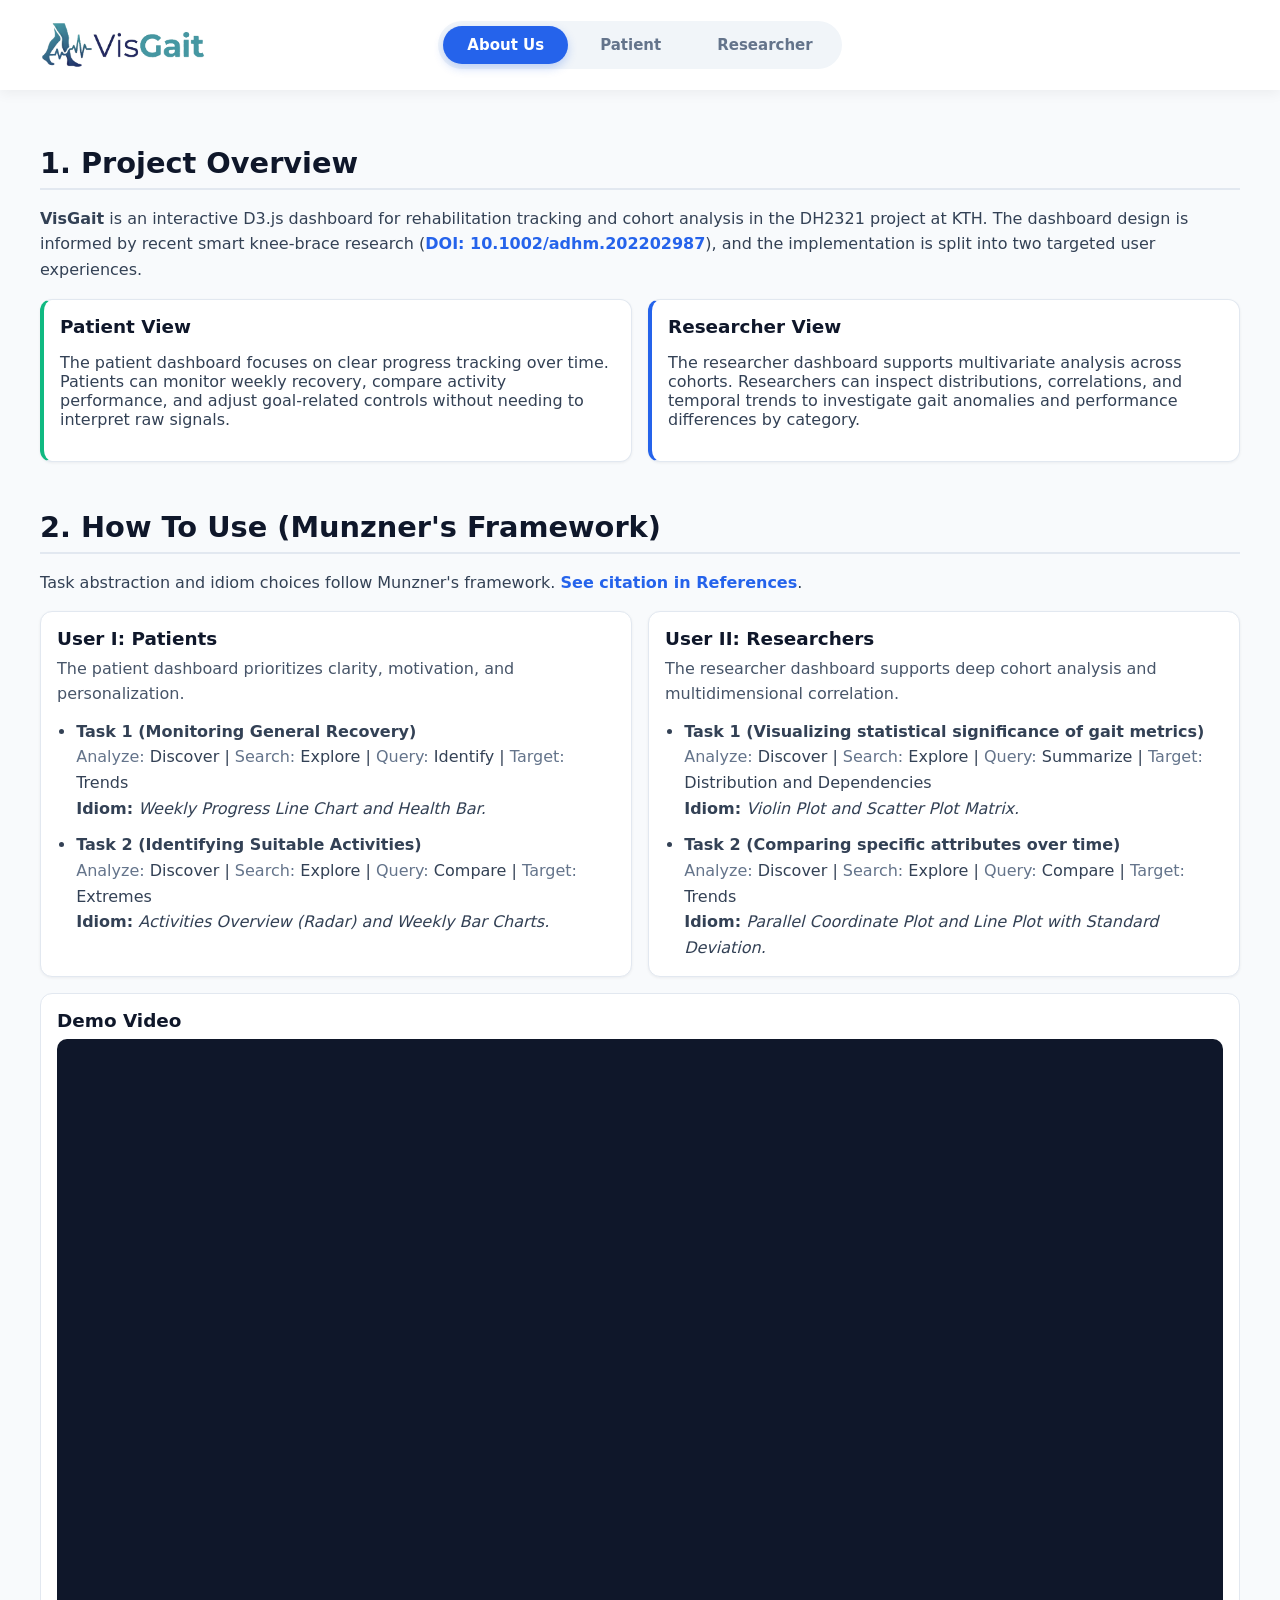
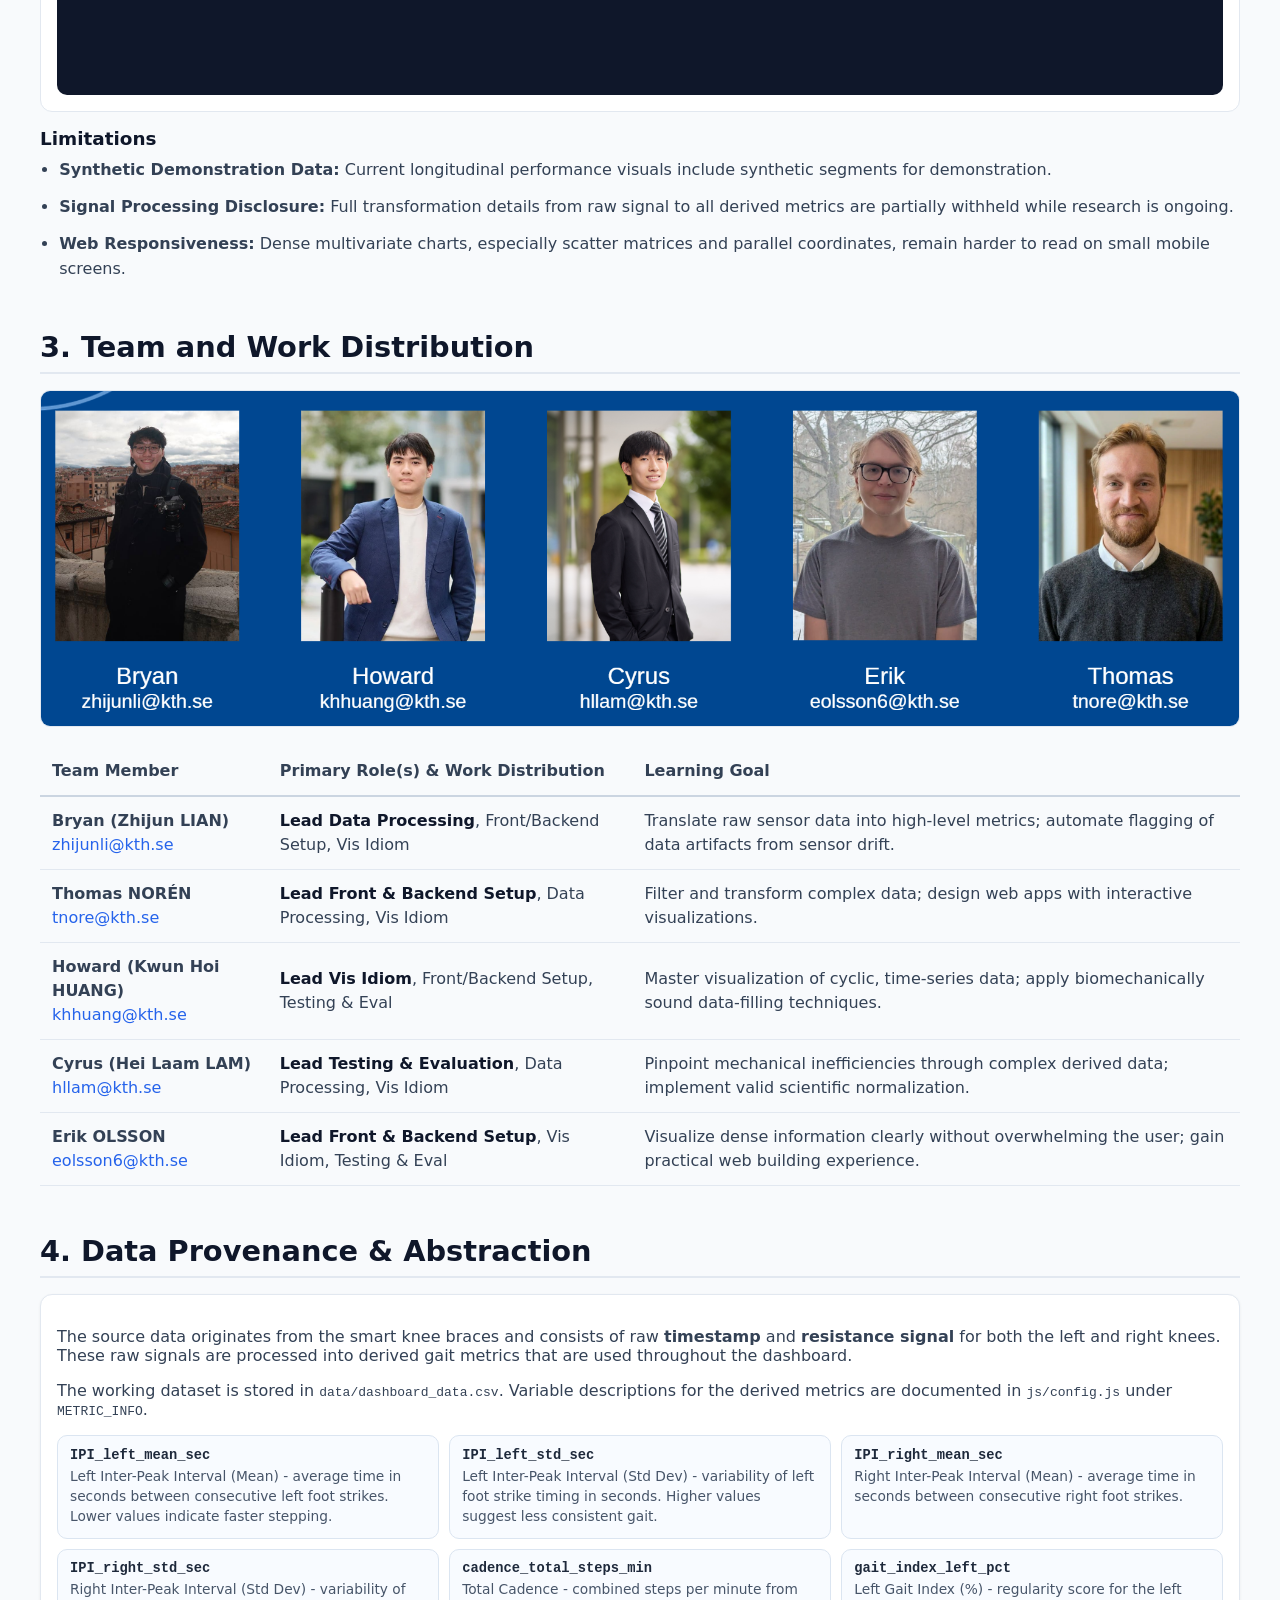
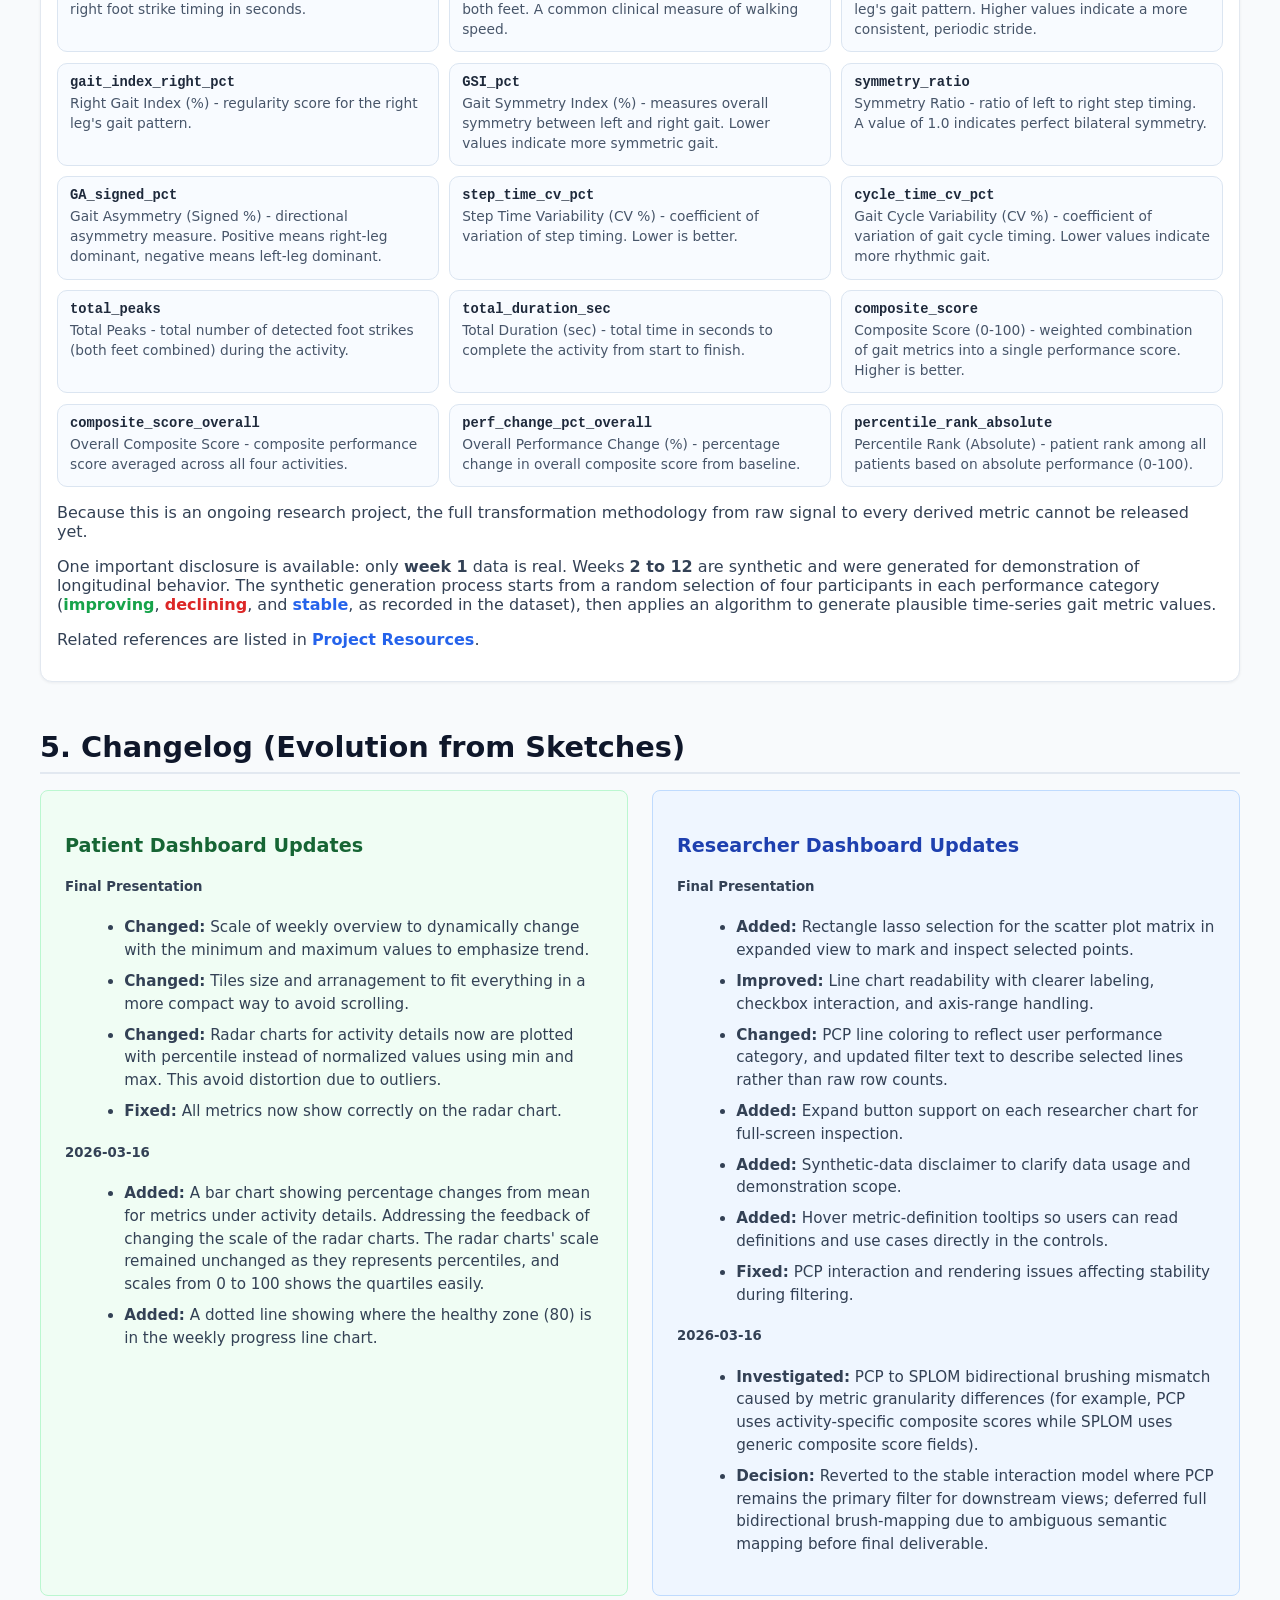
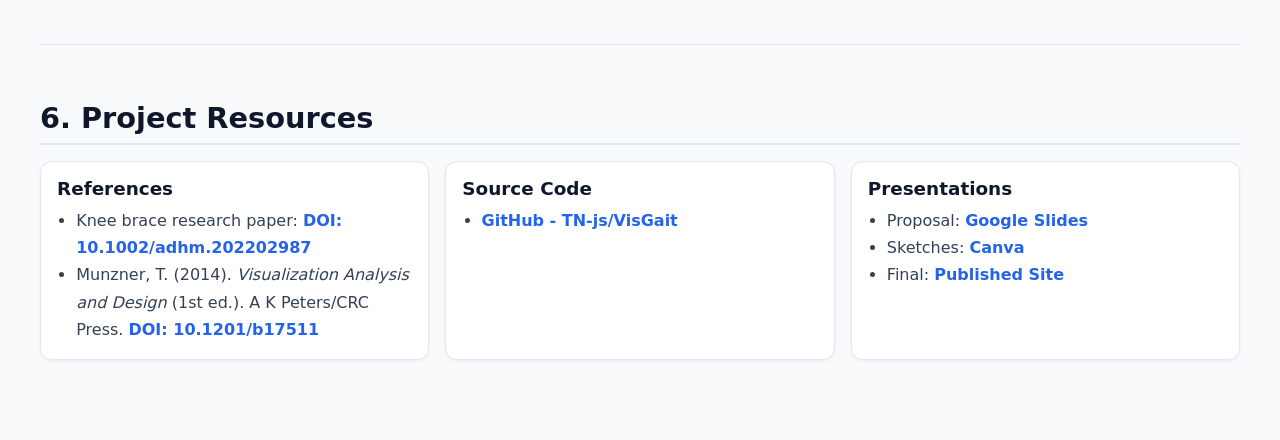
==== commit 33796343: "Edit User Tasks" ====
--- a/index.html
+++ b/index.html
@@ -90,7 +90,7 @@
             <span class="about-meta-label">Search:</span> Explore |
             <span class="about-meta-label">Query:</span> Compare |
             <span class="about-meta-label">Target:</span> Trends<br>
-            <strong>Idiom:</strong> <em>Line Plot with Standard Deviation.</em>
+            <strong>Idiom:</strong> <em>Parallel Coordinate Plot and Line Plot with Standard Deviation.</em>
           </li>
         </ul>
       </article>
